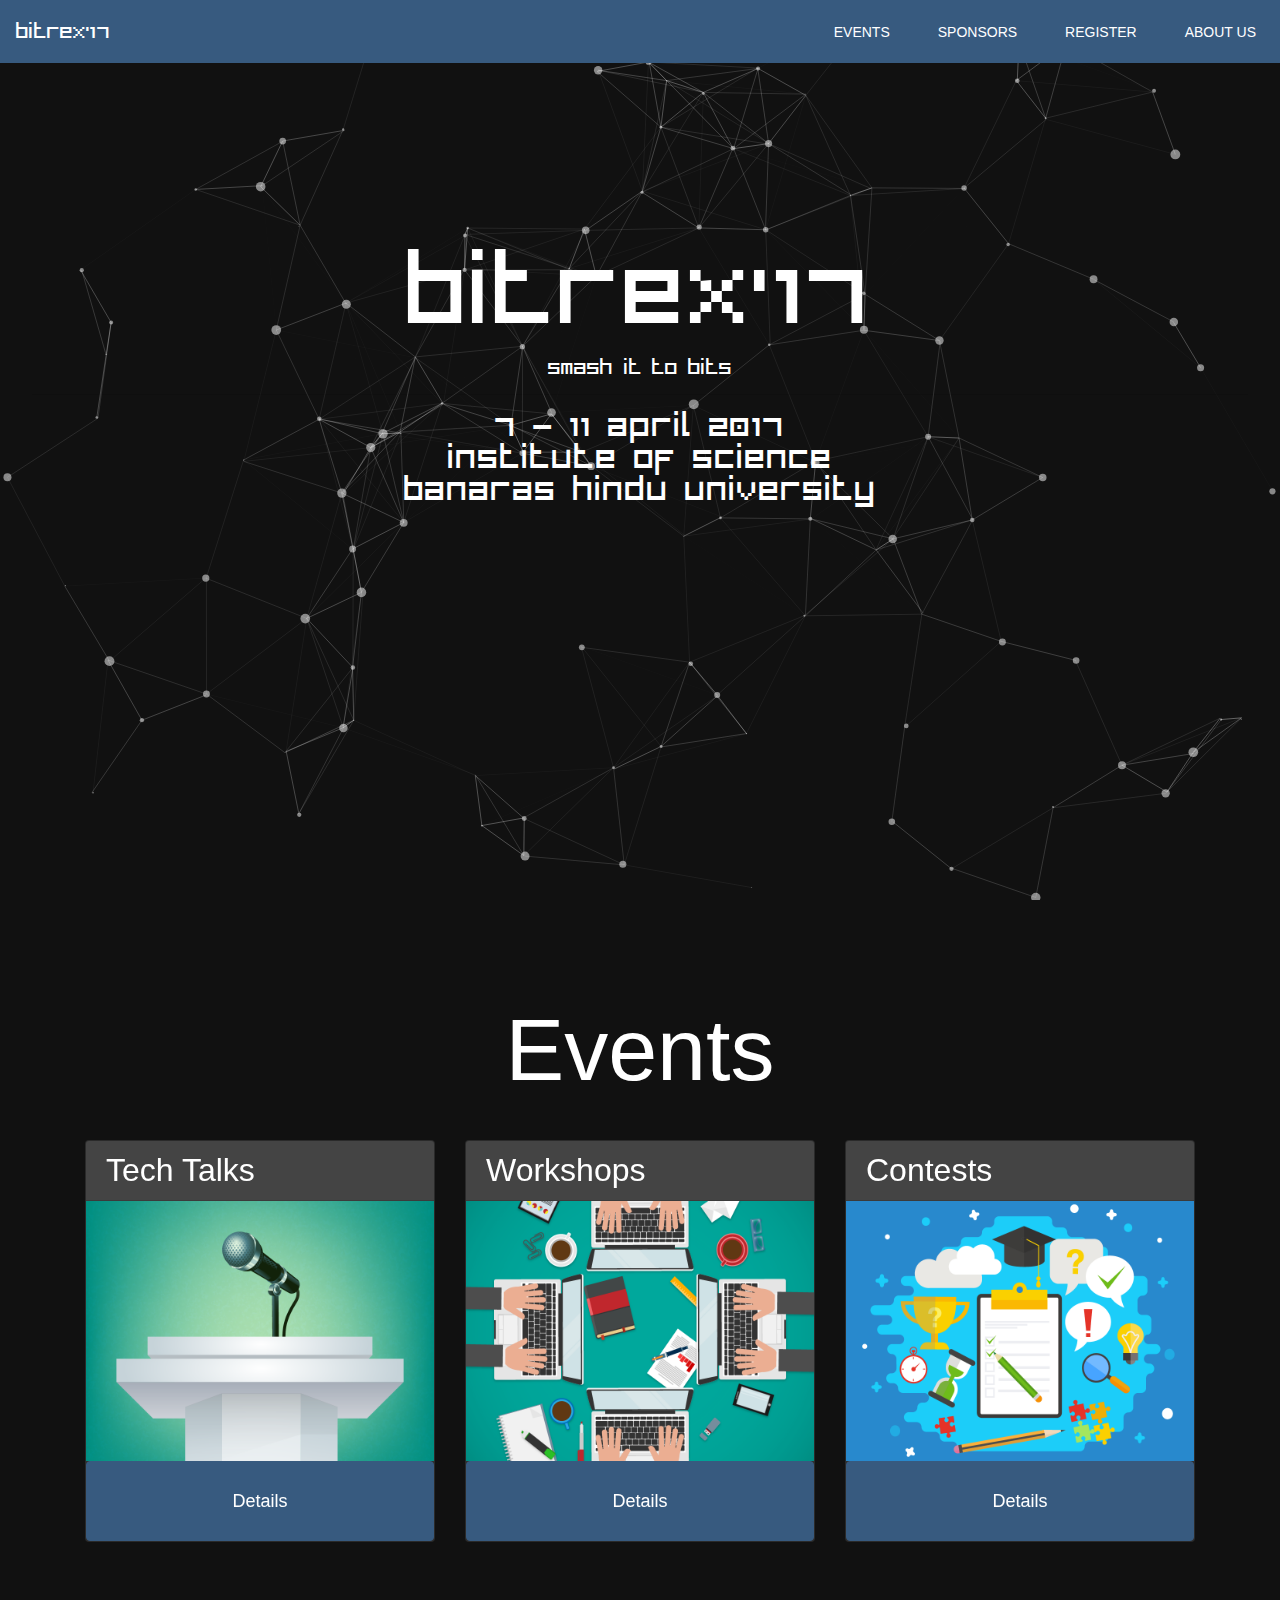
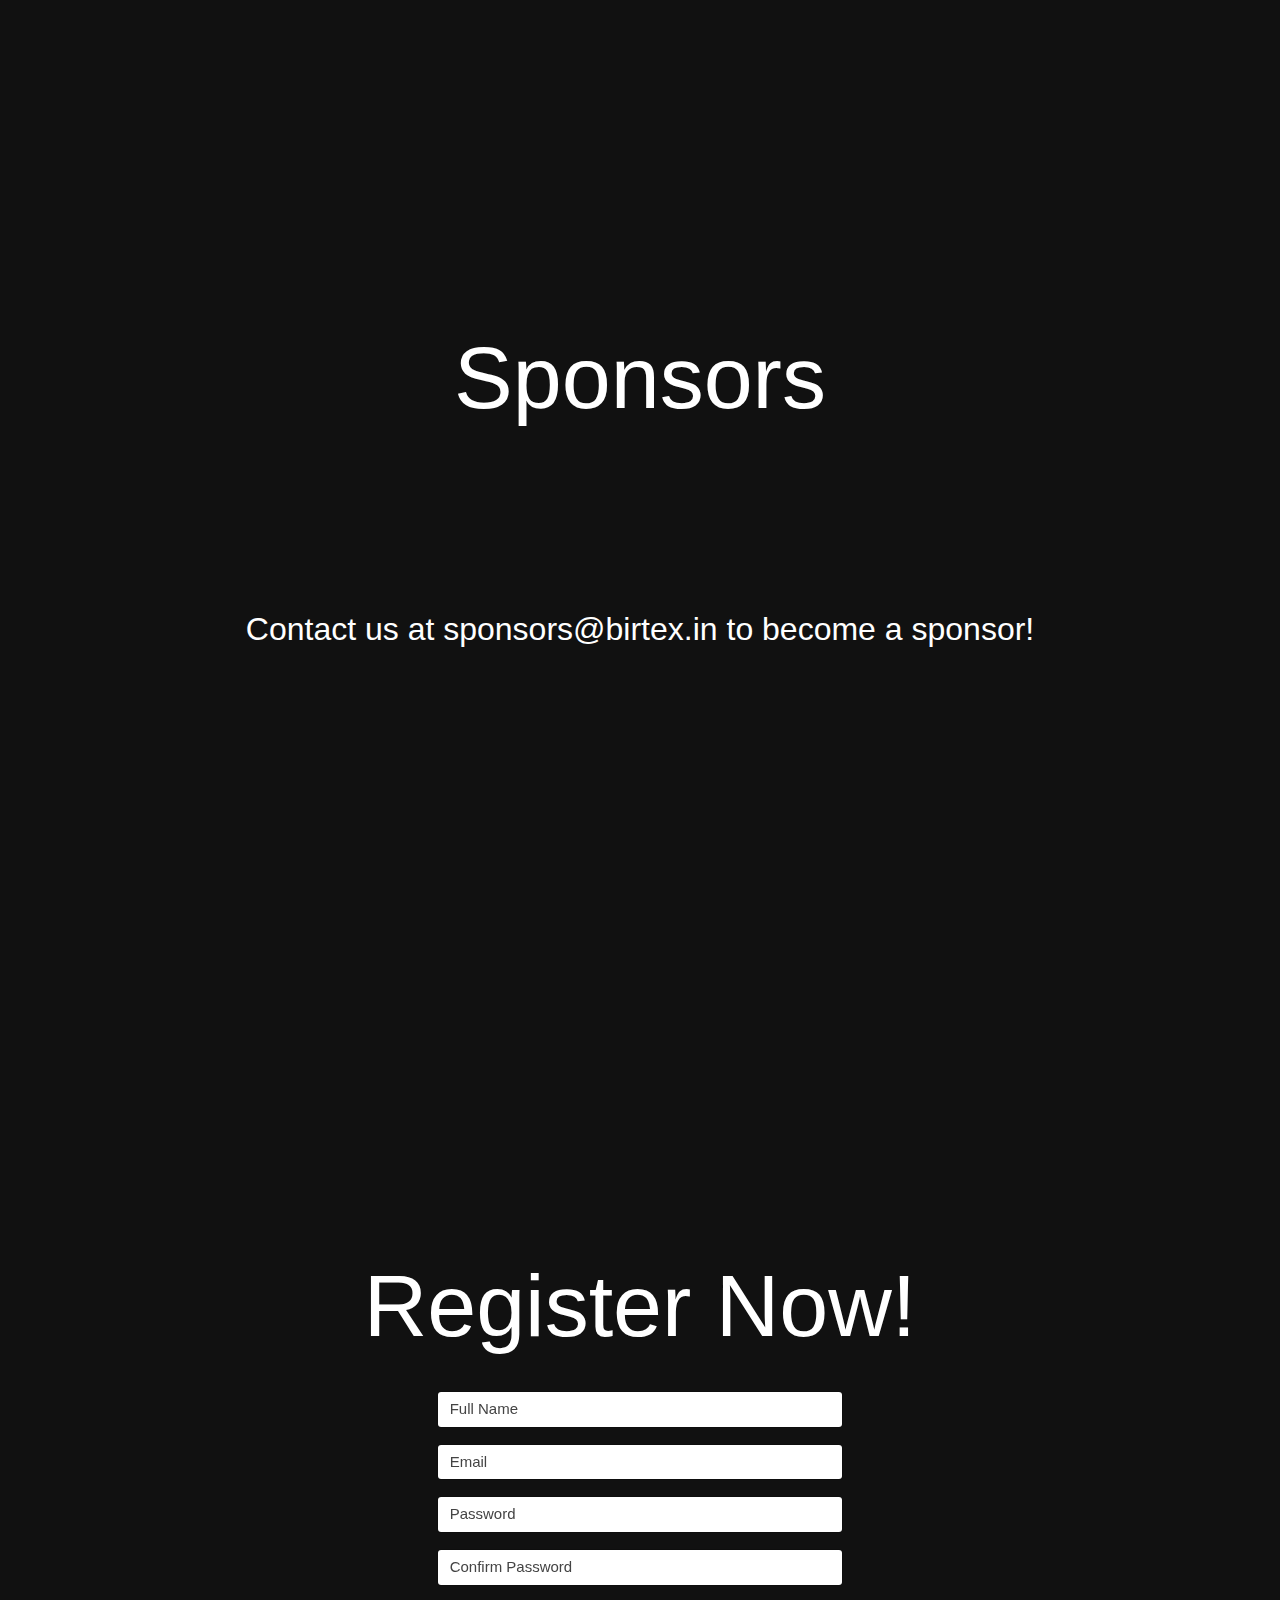
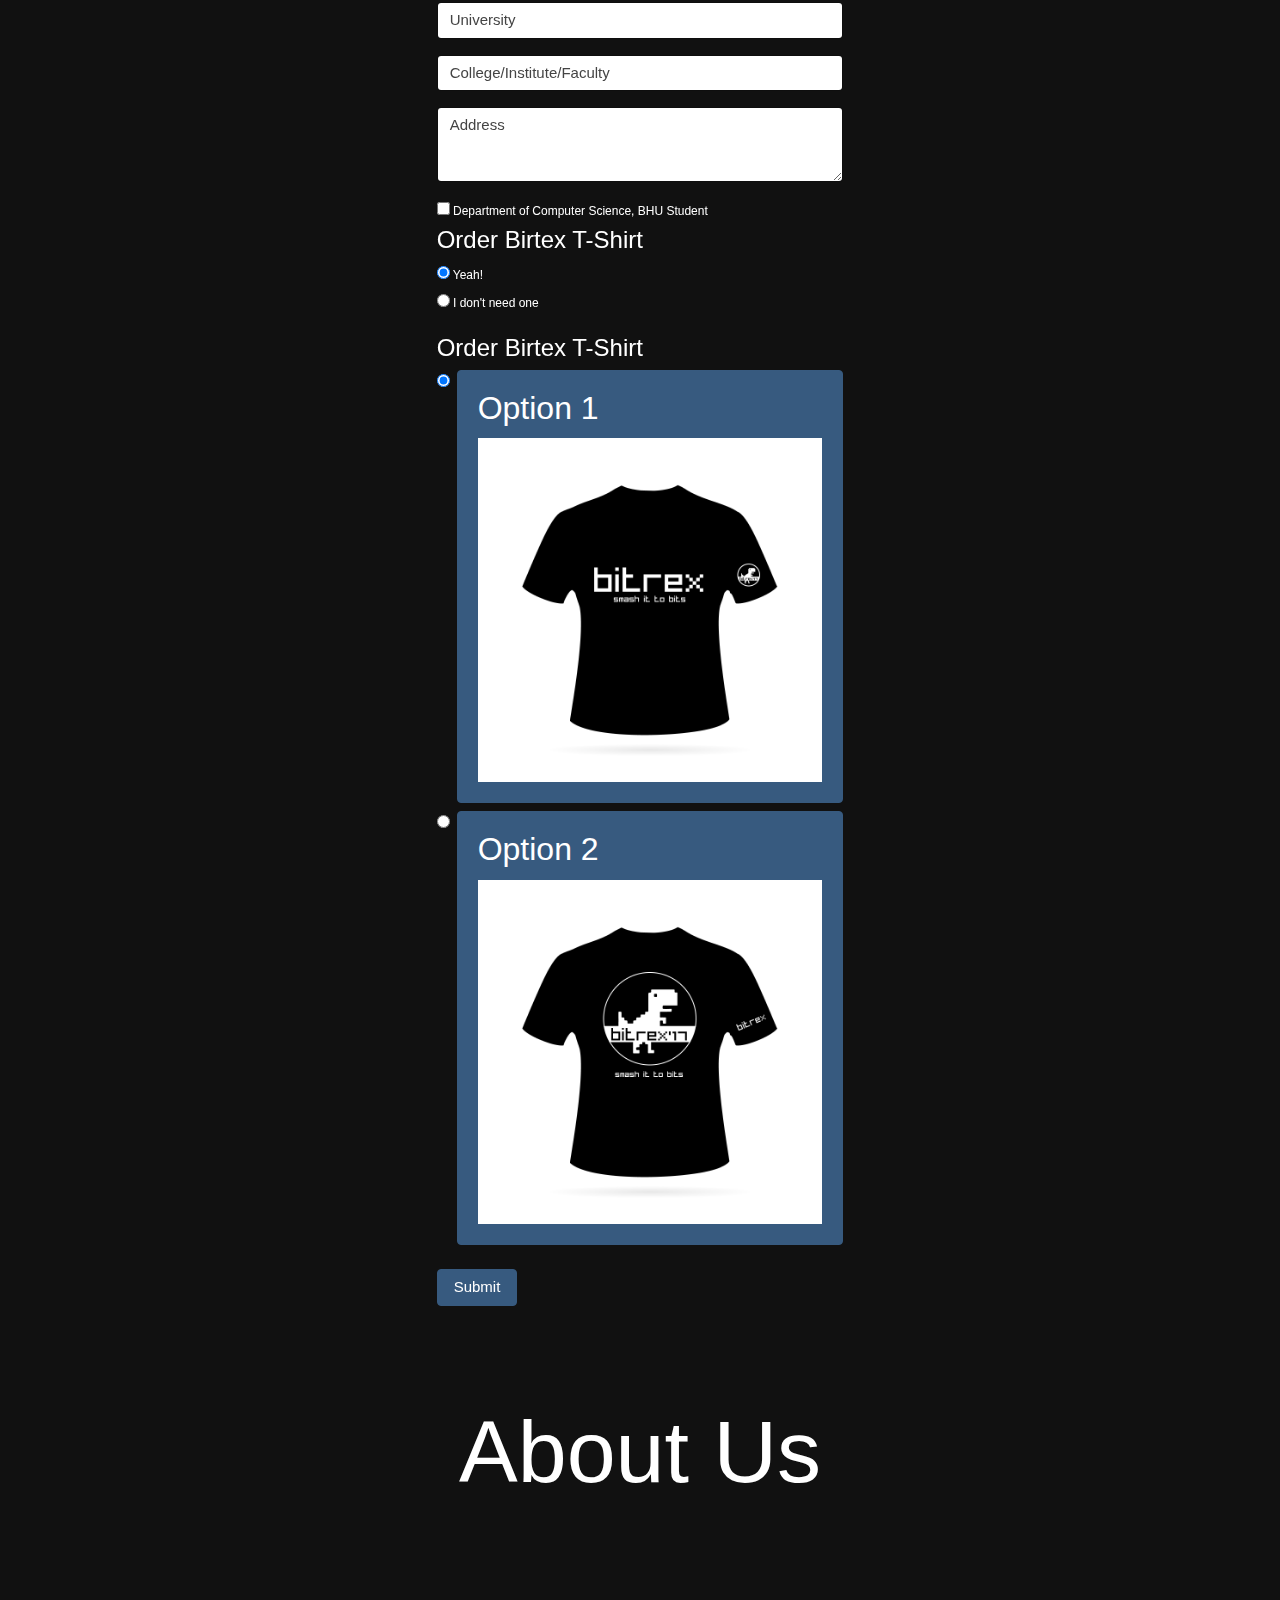
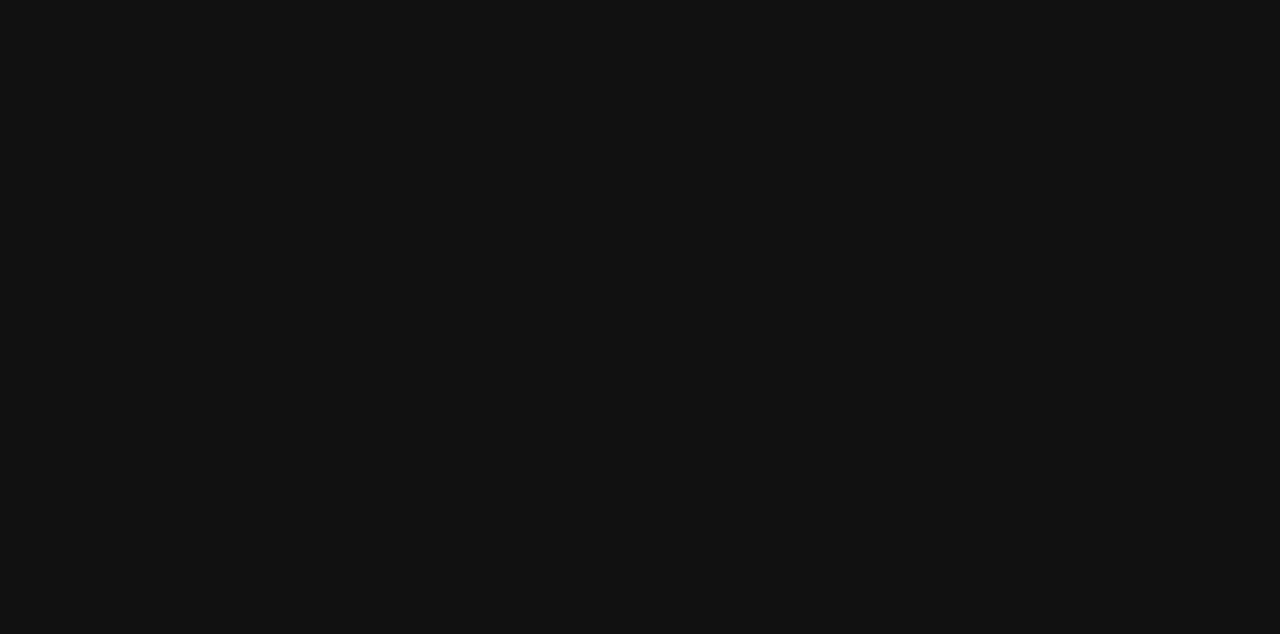
==== index.html @ c68d7df8 "initial" ====
<!DOCTYPE html>
<html lang="en">
<head>
<meta charset="utf-8">
<meta http-equiv="X-UA-Compatible" content="IE=edge">
<meta name="viewport" content="width=device-width, initial-scale=1">
<meta name="description" content="">
<meta name="author" content="">
<title>Bitrex'17 | Annual Techfest of Institute of Science, BHU</title>
<link rel="icon" href="img/favicon.png" type="image/gif" sizes="16x16">
<!-- Bootstrap Core CSS -->
<link href="css/tether.min.css" rel="stylesheet"/>
<link href="css/bootstrap.min.css" rel="stylesheet"/>
<link href="css/particles.css" rel="stylesheet"/>
<link href="css/style.css" rel="stylesheet"/>
</head>
<body id="page-top" data-spy="scroll" data-target="#navbar-fixed-top">
<nav class="navbar fixed-top navbar-toggleable-sm navbar-inverse bg-primary" id="navbar-fixed-top">
  <button class="navbar-toggler navbar-toggler-right" type="button" data-toggle="collapse" data-target="#navbarColor01" aria-controls="navbarColor01" aria-expanded="false" aria-label="Toggle navigation"> <span class="navbar-toggler-icon"></span> </button>
  <a class="navbar-brand bitlow-font smooth-scroll" href="#title">BITREX'17</a>
  <div class="collapse navbar-collapse" id="navbarColor01">
    <ul class="navbar-nav ml-auto">
      <li class="nav-item page-scroll nav-item-custom active"> <a class="nav-link smooth-scroll"  href="#events">EVENTS</a> </li>
      <li class="nav-item page-scroll nav-item-custom active"> <a class="nav-link smooth-scroll" href="#sponsors">SPONSORS</a> </li>
      <li class="nav-item page-scroll nav-item-custom active"> <a class="nav-link smooth-scroll" href="#register">REGISTER</a> </li>
      <li class="nav-item page-scroll nav-item-custom active"> <a class="nav-link smooth-scroll" href="#aboutus">ABOUT US</a> </li>
    </ul>
  </div>
</nav>
<div id="particles-js"></div>
<div class="jumbotron panel-custom" id="title">
  <h1 class="display-1 text-center bitlow-font" id="title-text">BITREX'17</h1>
  <p class="lead text-center bitlow-font" id="title-moto">SMASH IT TO BITS</p>
  <hr>
  <p class="lead text-center bitlow-font" id="title-institute">7 - 11 APRIL 2017<br/>
    INSTITUTE OF SCIENCE<br/>
    BANARAS HINDU UNIVERSITY</p>
</div>
<section id="events">
  <div class="panel-custom top-padded">
    <h1 class="display-2 text-center" >Events</h1>
    <br/>
    <br/>
    <div class="container">
      <div class="row">
        <div class="col-lg-4">
          <div class="card card-custom">
            <h3 class="card-header">Tech Talks</h3>
            <img style="height: 260px; width: 100%; display: block;" src="img/events/lectures.png" alt="Tech Talks"> <a href="#modal-lectures" data-toggle="modal" class="btn btn-primary card-a" style=" color: white;">
            <div class="card-block">
              <div class="text-center">Details</div>
            </div>
            </a> </div>
        </div>
        <div class="col-lg-4">
          <div class="card card-custom">
            <h3 class="card-header">Workshops</h3>
            <img style="height: 260px; width: 100%; display: block;" src="img/events/workshop.png" alt="Workshops"> <a href="#modal-workshops" data-toggle="modal" class="btn btn-primary card-a" style=" color: white;">
            <div class="card-block">
              <div class="text-center">Details</div>
            </div>
            </a> </div>
        </div>
        <div class="col-lg-4">
          <div class="card card-custom">
            <h3 class="card-header">Contests</h3>
            <img style="height: 260px; width: 100%; display: block;" src="img/events/contests.png" alt="Contests"> <a href="#modal-contests" data-toggle="modal" class="btn btn-primary card-a" style=" color: white;">
            <div class="card-block">
              <div class="text-center">Details</div>
            </div>
            </a> </div>
        </div>
      </div>
    </div>
    <!--/row--> 
  </div>
  <!--container--> 
</section>
<br/>
<br/>
<section id="sponsors">
  <div class="panel-custom top-padded">
    <h1 class="display-2 text-center" >Sponsors</h1>
    <br/>
    <br/>
    <div class="container" id="sponsor-image">
      <div class="row">
        <div class="col-lg-3 col-sm-4 col-6"> <a href="#" class="thumbnail"> <img src="" class="img-fluid"> </a> </div>
        <div class="col-lg-3 col-sm-4 col-6"> <a href="#" class="thumbnail"> <img src="" class="img-fluid"> </a> </div>
        <div class="col-lg-3 col-sm-4 col-6"> <a href="#" class="thumbnail"> <img src="" class="img-fluid"> </a> </div>
        <div class="col-lg-3 col-sm-4 col-6"> <a href="#" class="thumbnail float-left"> <img src="" class="img-fluid"> </a> </div>
        <div class="col-lg-3 col-sm-4 col-6"> <a href="#" class="thumbnail"> <img src="" class="img-fluid"> </a> </div>
        <div class="col-lg-3 col-sm-4 col-6"> <a href="#" class="thumbnail"> <img src="" class="img-fluid"> </a> </div>
        <div class="col-lg-3 col-sm-4 col-6"> <a href="#" class="thumbnail"> <img src="" class="img-fluid"> </a> </div>
        <div class="col-lg-3 col-sm-4 col-6"> <a href="#" class="thumbnail"> <img src="" class="img-fluid"> </a> </div>
        <div class="col-lg-3 col-sm-4 col-6"> <a href="#" class="thumbnail"> <img src="" class="img-fluid"> </a> </div>
        <div class="col-lg-3 col-sm-4 col-6"> <a href="#" class="thumbnail"> <img src="" class="img-fluid"> </a> </div>
        <div class="col-lg-3 col-sm-4 col-6"> <a href="#" class="thumbnail"> <img src="" class="img-fluid"> </a> </div>
        <div class="col-lg-3 col-sm-4 col-6"> <a href="#" class="thumbnail"> <img src="" class="img-fluid"> </a> </div>
      </div>
      <!--/row--> 
    </div>
    <!--/container-->
    <div class="text-center" id="sponsor-placeholder"><br/>
      <br/>
      <br/>
      <br/>
      Contact us at sponsors@birtex.in to become a sponsor! </div>
  </div>
  <br/>
  <br/>
</section>
<section id="register">
  <div class="panel-custom top-padded">
    <h1 class="display-2 text-center" >Register Now!</h1>
 <br/>
 <br/>
    <div class="row">
    <div class="col-md-4"></div>
    <div class="col-md-4"><form>
  <fieldset>
      <div class="form-group">
      <input type="text" class="form-control" id="exampleInputPassword1" placeholder="Full Name">
    </div>
    <div class="form-group">
      <input type="email" class="form-control" id="exampleInputEmail1" aria-describedby="emailHelp" placeholder="Email">
    </div>
    <div class="form-group">
      <input type="password" class="form-control" id="exampleInputPassword1" placeholder="Password">
    </div>
    <div class="form-group">
      <input type="password" class="form-control" id="exampleInputPassword1" placeholder="Confirm Password">
    </div>
    <div class="form-group">
      <input type="text" class="form-control" id="exampleInputPassword1" placeholder="University">
    </div>
    <div class="form-group">
      <input type="text" class="form-control" id="exampleInputPassword1" placeholder="College/Institute/Faculty">
    </div>
    <div class="form-group">
      <textarea class="form-control" id="exampleInputPassword1" rows="3" placeholder="Address"></textarea>
    </div>
    <div class="form-check">
      <label class="form-check-label">
        <input type="checkbox" class="form-check-input">
        Department of Computer Science, BHU Student
      </label>
    </div>
    <fieldset class="form-group">
      <legend>Order Birtex T-Shirt</legend>
      <div class="form-check">
        <label class="form-check-label">
          <input type="radio" class="form-check-input" name="optionsRadios" id="optionsRadios1" value="1" checked="true">
          Yeah!
        </label>
      </div>
      <div class="form-check">
      <label class="form-check-label">
          <input type="radio" class="form-check-input" name="optionsRadios" id="optionsRadios2" value="2">
          I don't need one
        </label>
      </div>
    </fieldset>
    <div id="tshirt-div">
        <fieldset class="form-group">
      <legend>Order Birtex T-Shirt</legend>
      <div class="form-check">
        <label class="form-check-label">
          <input type="radio" class="form-check-input" name="optionsRadiosTshirt" id="optionsRadios11" value="option1" checked="">
          <div class="card card-inverse card-primary">
    <div class="card-block">
   <h3 class="card-title">Option 1</h3>
   <img src="img/option1.jpg" class="img-fluid">
    </div>
</div>
        </label>
      </div>
      <div class="form-check">
      <label class="form-check-label">
          <input type="radio" class="form-check-input" name="optionsRadiosTshirt" id="optionsRadios12" value="option2">
          <div class="card card-inverse card-primary">
    <div class="card-block">
   <h3 class="card-title">Option 2</h3>
   <img src="img/option2.jpg" class="img-fluid">
    </div>
</div>
        </label>
      </div>
    </fieldset>
    </div>
    <button type="submit" class="btn btn-primary">Submit</button>
  </fieldset>
</form></div>
    <div class="col-md-4"></div>
</div>
  </div>
</section>
<br/>
<br/>
<section id="aboutus">
  <div class="panel-custom top-padded">
    <h1 class="display-2 text-center" >About Us</h1>
    <br/>
    <br/>
  </div>
</section>
<div class="modal modal-custom" id="modal-lectures">
  <div class="modal-dialog modal-lg" role="document">
    <div class="modal-content">
      <div class="modal-header">
        <h5 class="modal-title text-center">Tech Talks</h5>
        <button type="button" class="close" data-dismiss="modal" aria-label="Close"> <span aria-hidden="true">&times;</span> </button>
      </div>
      <div class="modal-body">
        <div class="container">
          <div class="card-deck">
            <div class="card card-primary card-custom-modal">
              <h3 class="card-header card-header-modal">Dr. David Pinto</h3>
              <img class="img-fluid" src="img/Eduaardo Pinto070714.jpg" alt="Card image">
              <div class="card-block">
                <p class="card-text">Faculty of Computer Science</p>
                <p class="card-text">Benemérita Universidad Autonoma de Puebla</p>
                <p class="card-text">Puebla, Mexico</p>
              </div>
            </div>
            <div class="card card-primary card-custom-modal">
              <h3 class="card-header card-header-modal">Dr. Iván Olmos Pineda</h3>
              <img class="img-fluid" src="img/IVAN-OLMOS.JPG" alt="Card image">
              <div class="card-block">
                <p class="card-text">Faculty of Computer Science</p>
                <p class="card-text">Benemérita Universidad Autonoma de Puebla</p>
                <p class="card-text">Puebla, Mexico</p>
              </div>
            </div>
            <div class="card card-primary card-custom-modal">
              <h3 class="card-header card-header-modal">Dr. Vivek Singh</h3>
              <img class="img-fluid" src="img/Vivek Sir.png" alt="Card image">
              <div class="card-block">
                <p class="card-text">Department of Computer Science</p>
                <p class="card-text">Banaras Hindu University</p>
                <p class="card-text">Varanasi, India</p>
              </div>
            </div>
          </div>
        </div>
      </div>
      <div class="modal-footer">
        <button type="button" class="btn btn-primary" data-dismiss="modal">Close</button>
      </div>
    </div>
  </div>
</div>
<div class="modal modal-custom" id="modal-workshops">
  <div class="modal-dialog modal-lg" role="document">
    <div class="modal-content">
      <div class="modal-header">
        <h5 class="modal-title text-center">Workshops</h5>
        <button type="button" class="close" data-dismiss="modal" aria-label="Close"> <span aria-hidden="true">&times;</span> </button>
      </div>
      <div class="modal-body">
        <div class="container">
          <div class="card-deck">
            <div class="card card-primary card-custom-modal">
              <h3 class="card-header card-header-modal">Android</h3>
              <img class="img-fluid" src="img/Android.png" alt="Card image">
              <div class="card-block">
                <p class="card-text">“Be Together, Not The Same”</p>
                <p class="card-text">Still downloading apps from Google Play Store? It's time to build your very own.</p>
              </div>
            </div>
            <div class="card card-primary card-custom-modal">
              <h3 class="card-header card-header-modal">Wordpress</h3>
              <img class="img-fluid" src="img/Wordpress.png" alt="Card image">
              <div class="card-block">
                <p class="card-text">“Code is Poetry”</p>
                <p class="card-text">Build and deploy outstanding websites using the best of internet technologies.</p>
              </div>
            </div>
            <div class="card card-primary card-custom-modal">
              <h3 class="card-header card-header-modal">Machine Learning</h3>
              <img class="img-fluid" src="img/ML.png" alt="Card image">
              <div class="card-block">
                <p class="card-text">“Predict Future on Data of Past”</p>
                <p class="card-text">Make sense out of data. Build smarter applications that investigate data and learn.</p>
              </div>
            </div>
          </div>
        </div>
        <!--container--> 
      </div>
      <div class="modal-footer">
        <button type="button" class="btn btn-primary" data-dismiss="modal">Close</button>
      </div>
    </div>
  </div>
</div>
<div class="modal modal-custom" id="modal-contests">
  <div class="modal-dialog modal-lg" role="document">
    <div class="modal-content">
      <div class="modal-header">
        <h5 class="modal-title text-center">Workshops</h5>
        <button type="button" class="close" data-dismiss="modal" aria-label="Close"> <span aria-hidden="true">&times;</span> </button>
      </div>
      <div class="modal-body">
        <div class="container">
          <div class="row">
            <div class="col-md-4">
              <div class="card game-card" style="background-image: url(img/Algoholics.png)"> <a href="#" class="hover-div" data-dismiss="modal" style=" color: white; text-decoration: none">
                <div>
                  <h3 class="text-center">Algoholics</h3>
                </div>
                </a> </div>
            </div>
            <div class="col-md-4">
              <div class="card game-card" style="background-image: url(img/Quriosity.png)"> <a href="#" class="hover-div" data-dismiss="modal" style=" color: white; text-decoration: none">
                <div>
                  <h3 class="text-center">Quriosity</h3>
                </div>
                </a> </div>
            </div>
            <div class="col-md-4">
              <div class="card game-card" style="background-image: url(img/Scavengers.png)"> <a href="#" class="hover-div" data-dismiss="modal" style=" color: white; text-decoration: none">
                <div>
                  <h3 class="text-center">Scavengers</h3>
                </div>
                </a> </div>
            </div>
          </div>
          <!--/row-->
          
          <div class="row">
            <div class="col-md-4">
              <div class="card game-card" style="background-image: url(img/Hack.png)"> <a href="#" class="hover-div" data-dismiss="modal" style=" color: white; text-decoration: none">
                <div>
                  <h3 class="text-center">Hack this Site</h3>
                </div>
                </a> </div>
            </div>
            <div class="col-md-4">
              <div class="card game-card" style="background-image: url(img/Homepage.png)"> <a href="#" class="hover-div" data-dismiss="modal" style=" color: white; text-decoration: none">
                <div>
                  <h3 class="text-center">Homepage</h3>
                </div>
                </a> </div>
            </div>
            <div class="col-md-4">
              <div class="card game-card" style="background-image: url(img/Ninja.png)"> <a href="#" class="hover-div" data-dismiss="modal" style=" color: white; text-decoration: none">
                <div>
                  <h3 class="text-center">Code Ninja</h3>
                </div>
                </a> </div>
            </div>
          </div>
          <!--/row-->
          
          <div class="row">
            <div class="col-md-4">
              <div class="card game-card" style="background-image: url(img/Launchpad.png)"> <a href="#" class="hover-div" data-dismiss="modal" style=" color: white; text-decoration: none">
                <div>
                  <h3 class="text-center">Launchpad</h3>
                </div>
                </a> </div>
            </div>
            <div class="col-md-4">
              <div class="card game-card" style="background-image: url(img/Adrenaline.png)"> <a href="#" class="hover-div" data-dismiss="modal" style=" color: white; text-decoration: none">
                <div>
                  <h3 class="text-center">Adrenaline</h3>
                </div>
                </a> </div>
            </div>
          </div>
          <!--/row--> 
        </div>
        <!--container--> 
      </div>
      <div class="modal-footer">
        <button type="button" data-dismiss="modal" class="btn btn-primary">Close</button>
      </div>
    </div>
  </div>
</div>
<script src="js/jquery.min.js"></script> 
<script src="js/tether.min.js"></script> 
<script src="js/bootstrap.min.js"></script> 
<script src="js/js-easing.js"></script> 
<script src="js/particles.min.js"></script> 
<script src="js/app.js"></script> 
<script src="js/js.js"></script>
</body>
</html>
---- css/particles.css ----
/* =============================================================================
   HTML5 CSS Reset Minified - Eric Meyer
   ========================================================================== 

html,body,div,span,object,iframe,h1,h2,h3,h4,h5,h6,p,blockquote,pre,abbr,address,cite,code,del,dfn,em,img,ins,kbd,q,samp,small,strong,sub,sup,var,b,i,dl,dt,dd,ol,ul,li,fieldset,form,label,legend,table,caption,tbody,tfoot,thead,tr,th,td,article,aside,canvas,details,figcaption,figure,footer,header,hgroup,menu,nav,section,summary,time,mark,audio,video{margin:0;padding:0;border:0;outline:0;font-size:100%;vertical-align:baseline;background:transparent}
body{line-height:1}
article,aside,details,figcaption,figure,footer,header,hgroup,menu,nav,section{display:block}
nav ul{list-style:none}
blockquote,q{quotes:none}
blockquote:before,blockquote:after,q:before,q:after{content:none}
a{margin:0;padding:0;font-size:100%;vertical-align:baseline;background:transparent;text-decoration:none}
mark{background-color:#ff9;color:#000;font-style:italic;font-weight:bold}
del{text-decoration:line-through}
abbr[title],dfn[title]{border-bottom:1px dotted;cursor:help}
table{border-collapse:collapse;border-spacing:0}
hr{display:block;height:1px;border:0;border-top:1px solid #ccc;margin:1em 0;padding:0}
input,select{vertical-align:middle}
li{list-style:none}


=============================================================================
   My CSS
   ========================================================================== */

/* ---- base ---- */

html,body{ 
	width:100%;
	height:100%;
	background:#111;
}

html{
  -webkit-tap-highlight-color: rgba(0, 0, 0, 0);
}

body{
  font:normal 75% Arial, Helvetica, sans-serif;
}

canvas{
  display:block;
  vertical-align:bottom;
}


/* ---- stats.js ---- */

.count-particles{
  background: #000022;
  position: absolute;
  top: 48px;
  left: 0;
  width: 80px;
  color: #13E8E9;
  font-size: .8em;
  text-align: left;
  text-indent: 4px;
  line-height: 14px;
  padding-bottom: 2px;
  font-family: Helvetica, Arial, sans-serif;
  font-weight: bold;
}

.js-count-particles{
  font-size: 1.1em;
}

#stats,
.count-particles{
  -webkit-user-select: none;
  margin-top: 5px;
  margin-left: 5px;
}

#stats{
  border-radius: 3px 3px 0 0;
  overflow: hidden;
}

.count-particles{
  border-radius: 0 0 3px 3px;
}


/* ---- particles.js container ---- */

#particles-js{
	position: fixed;
	top: 0px;
  width: 100%;
  height: 100%;
	z-index: 0;
  /*background-color: #b61924;
  /background-image: url('');
  /background-size: cover;
  /background-position: 50% 50%;
  background-repeat: no-repeat;*/
}
---- css/style.css ----
.jumbotron {
	height: 100vh;
	background-color: rgba(255,255,255,0.00);
}
#title-text {
	padding-top: 20vh;
	padding-bottom: 0;
}
@font-face {
	font-family: 'bitlow';
	src: url(../font/bitlow.ttf);
}
.bitlow-font {
	font-family: bitlow;
}
#sponsor-image {
	display: none;
}
#sponsor-placeholder {
	display: block;
	font-size: 32px;
}
.panel-custom {
	min-height: 100vh;
}
.top-padded {
	padding-top: 70px;
}
#title-institute {
	font-size: 32px;
}
#title-moto {
	margin-top: 0;
	padding-top: 0;
}
#title {
	z-index: 5;
}
.card-custom {
	min-width: 290px;
	max-width: 350px;
	margin-top: 5px;
	margin-bottom: 5px;
}

.card-custom-modal {
	min-width: 200px;
	max-width: 250px;
	margin-top: 5px;
	margin-bottom: 5px;
}

.card-header-modal {
	font-size: 18px;
}

a {
	text-decoration: none;
	color: white;
}
a :hover {
	text-decoration: none;
	color: white;
}
a :visited {
	text-decoration: none;
	color: white;
}
a :focus {
	text-decoration: none;
	color: white;
}
.card-a {
	color: white;
	font-size: 18px;
}
.card-a :hover {
	color: white;
	font-size: 18px;
	text-decoration: none;
}
.card-a :visited {
	color: white;
	font-size: 18px;
	text-decoration: none;
}
.card-a :focus {
	color: white;
	font-size: 18px;
	text-decoration: none;
}
.card-text-custom {
	height: 140px;
}
.nav-item-custom {
	font-size: 14px;
}

.modal-custom {
	transition: all ease .5s;
    -webkit-transition: all ease .5s;
    -moz-transition: all ease .5s;
}

.hover-div {
	position: relative;
	background-color: rgba(0,0,0,0.76);
	width: 100%;
	height: 100%;
	text-decoration: none;
	opacity: 0;
	z-index: 3;
	transition: all ease .5s;
    -webkit-transition: all ease .5s;
    -moz-transition: all ease .5s;
	display: table-cell;
	vertical-align: middle;
}


.game-card:hover .hover-div {
	opacity: 1;
}

.game-card {
	border: none;
	display: table;
	width: 240px;
	height: 240px;
	margin-top: 5px;
	margin-bottom: 5px;
}
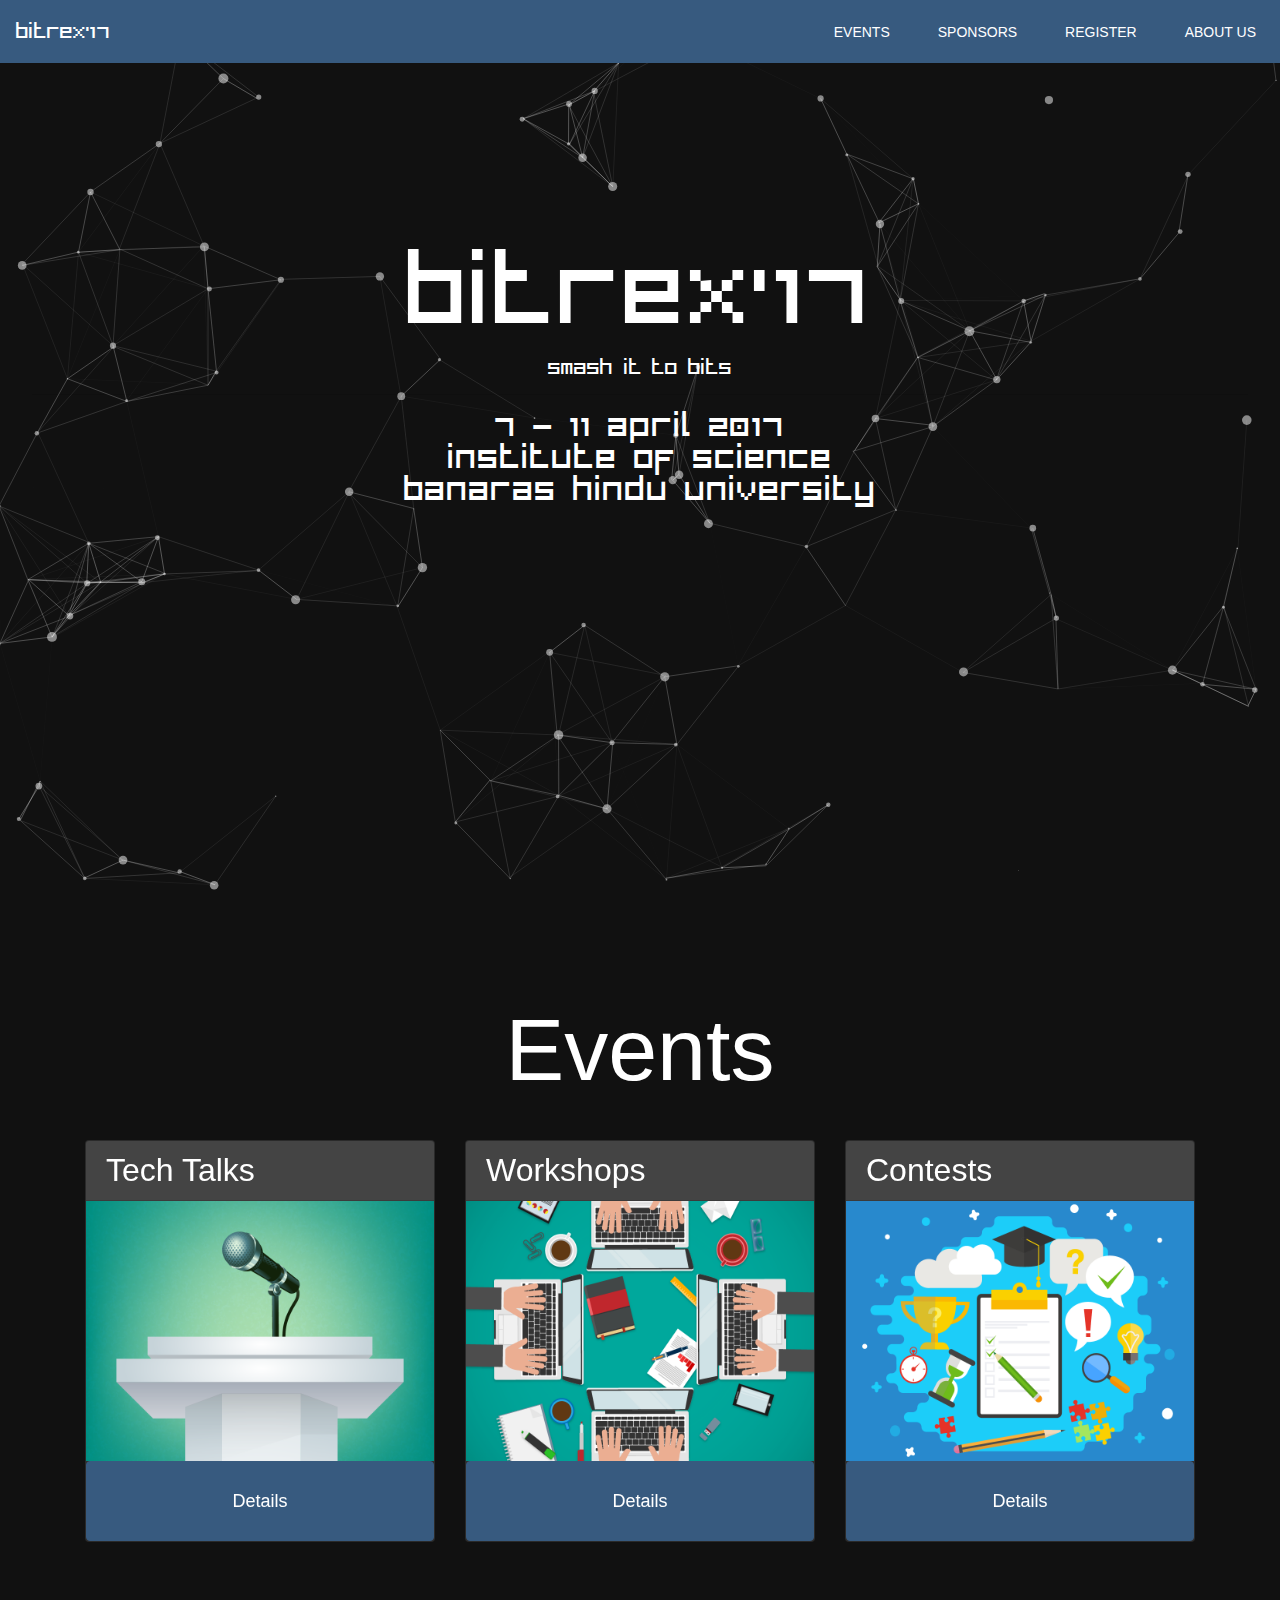
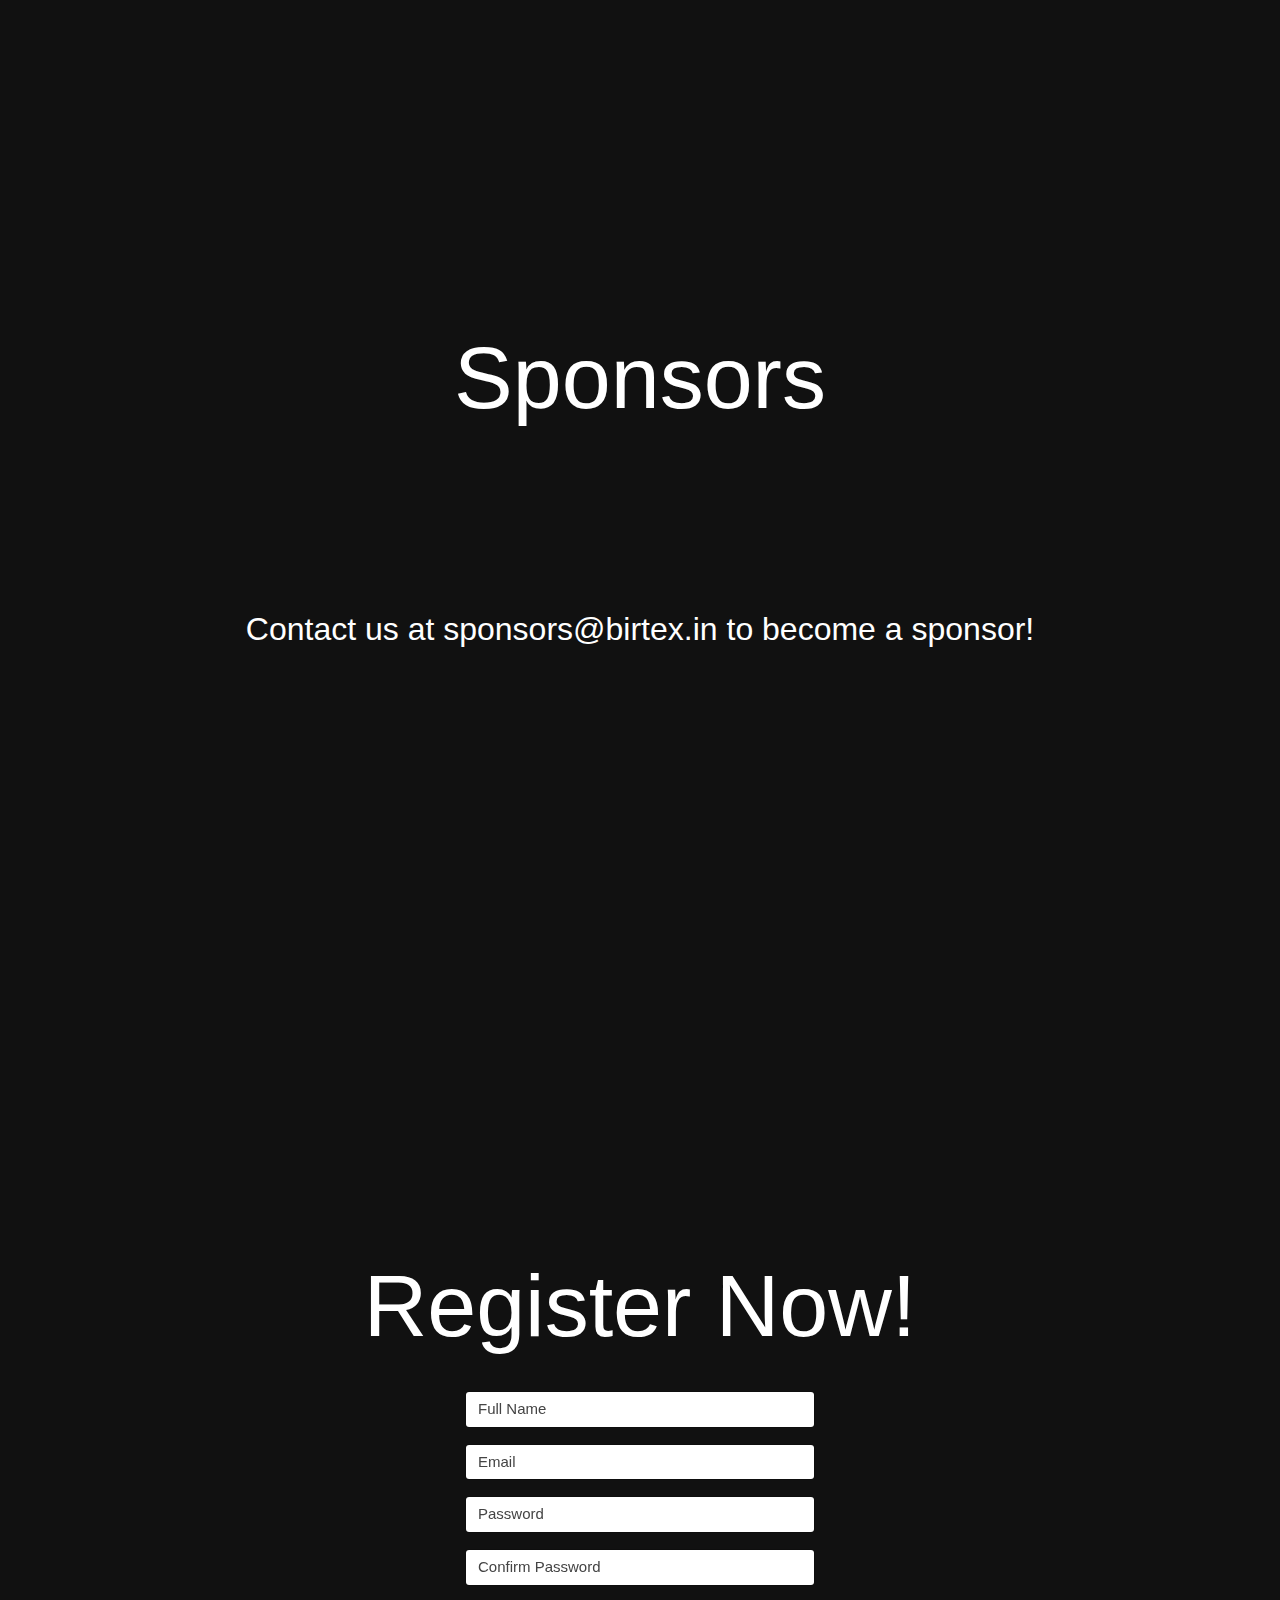
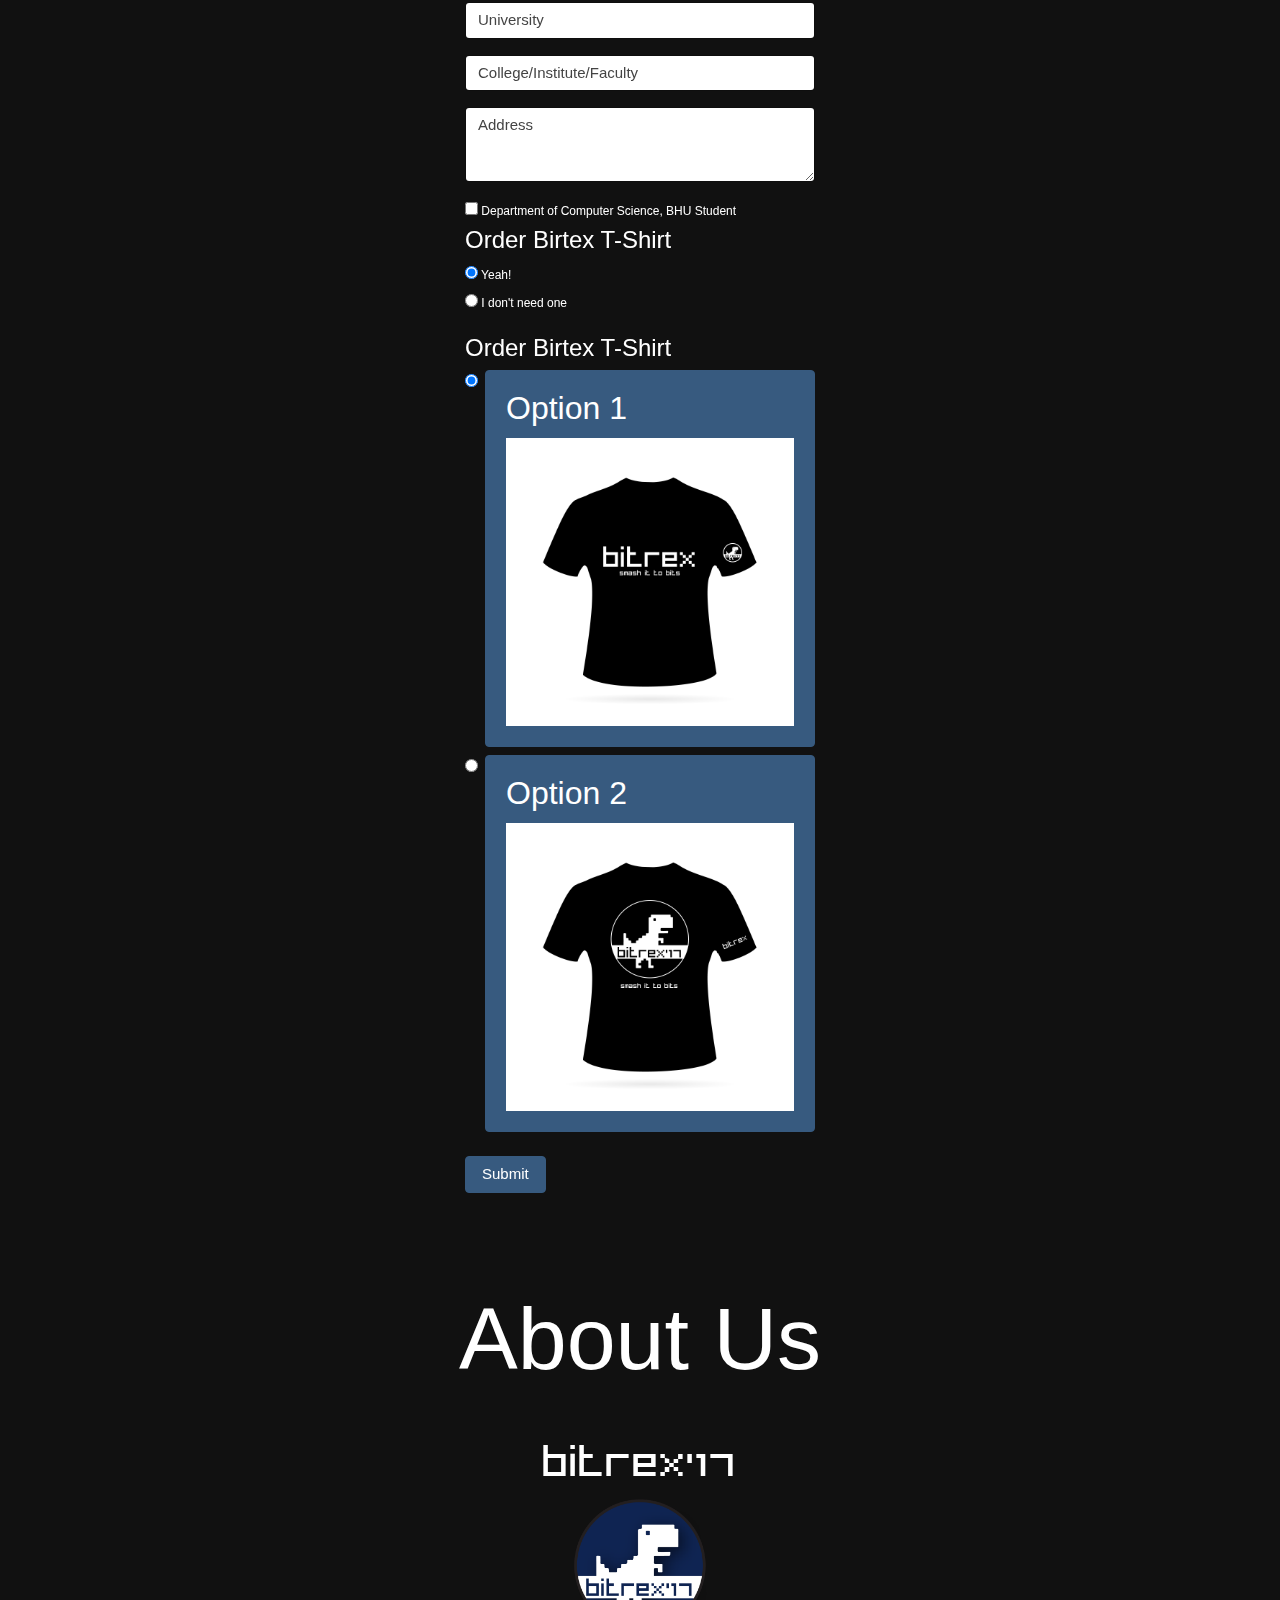
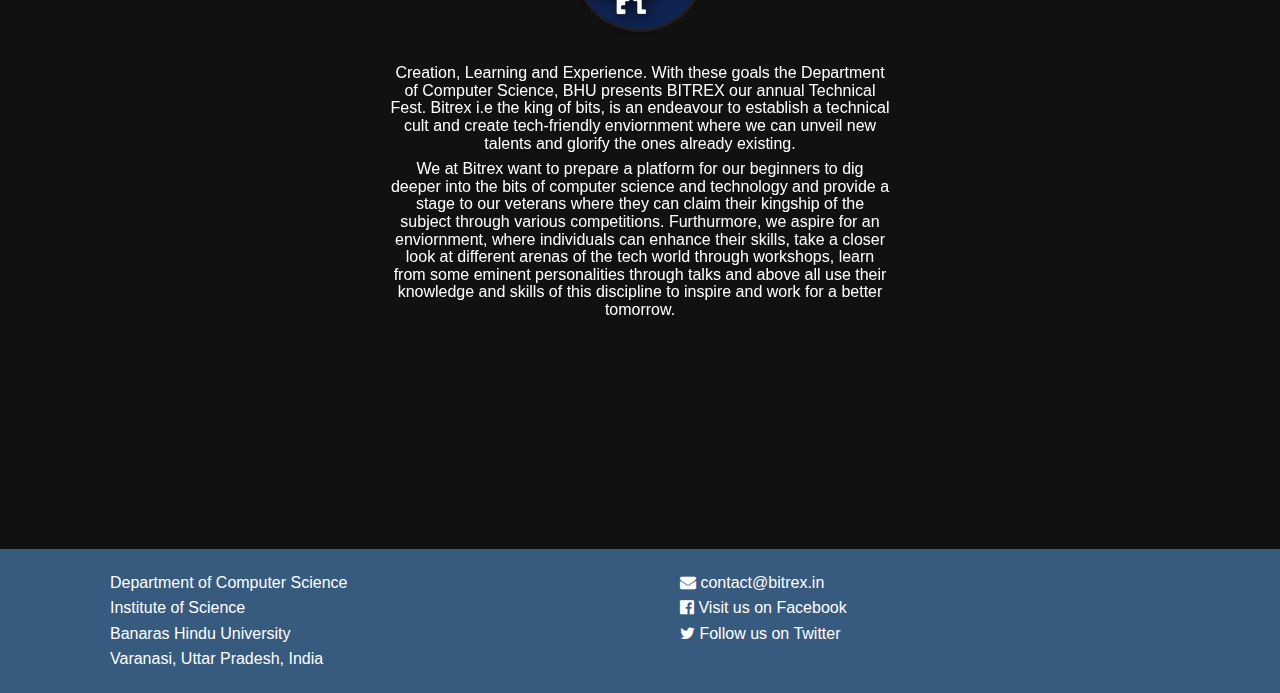
==== commit 8fcbbdb2: "Footer and about us" ====
--- a/index.html
+++ b/index.html
@@ -12,6 +12,7 @@
 <link href="css/tether.min.css" rel="stylesheet"/>
 <link href="css/bootstrap.min.css" rel="stylesheet"/>
 <link href="css/particles.css" rel="stylesheet"/>
+<link href="https://maxcdn.bootstrapcdn.com/font-awesome/4.7.0/css/font-awesome.min.css" rel="stylesheet"/>
 <link href="css/style.css" rel="stylesheet"/>
 </head>
 <body id="page-top" data-spy="scroll" data-target="#navbar-fixed-top">
@@ -115,6 +116,7 @@
     <h1 class="display-2 text-center" >Register Now!</h1>
  <br/>
  <br/>
+   <div class="container">
     <div class="row">
     <div class="col-md-4"></div>
     <div class="col-md-4"><form>
@@ -193,6 +195,7 @@
 </form></div>
     <div class="col-md-4"></div>
 </div>
+	  </div>
   </div>
 </section>
 <br/>
@@ -202,8 +205,55 @@
     <h1 class="display-2 text-center" >About Us</h1>
     <br/>
     <br/>
-  </div>
+    <div class="container">
+    <div class="row">
+    <div class="col-md-3"></div>
+    <div class="col-md-6"><div class=""><div class="card-block text-center">
+    	<h2 class="bitlow-font">BITREX'17</h2>
+    	<div class="row">
+    	<div class="col-md-4"></div>
+    	<div class="col-md-4">
+    			<img src="img/Bitrex10x.png" class="img-fluid">
+    	</div>
+    	<div class="col-md-4"></div>
+		</div>
+    	<br/>
+    	<br/>
+    	<h6> Creation, Learning and Experience. With these goals the Department of Computer Science, BHU presents BITREX our annual Technical Fest.
+    	Bitrex i.e the king of bits, is an endeavour to establish a technical cult and create tech-friendly enviornment where we can unveil new talents and glorify the ones already existing.</h6>
+    	<h6>We at Bitrex want to prepare a platform for our beginners to dig deeper into the bits of computer science and technology and provide a stage to our veterans where they can claim their kingship of the subject through various competitions. Furthurmore, we aspire for an enviornment, where individuals can enhance their skills, take a closer look at different arenas of the tech world through workshops, learn from some eminent personalities through talks and above all use their knowledge and skills of this discipline to inspire and work for a better tomorrow.</h6>  
+    </div></div></div>
+    <div class="col-md-3"></div>
+</div>
+	  </div>
+  </div>
+  <br/><br/>
+  
 </section>
+
+<div class="bg-primary footer">
+<div class="container">
+	<div class="row">
+		<div class="col-md-6">
+			<div class="text-left footer-section">
+				<h6>Department of Computer Science</h6>
+				<h6>Institute of Science</h6>
+				<h6>Banaras Hindu University</h6>
+				<h6>Varanasi, Uttar Pradesh, India</h6>
+			</div>
+		</div>
+		<div class="col-md-6">
+			<div class="text-left footer-section">
+				<h6><a href="mailto:contact@bitrex.in" style="color:white; text-decoration: none"><i class="fa fa-envelope" aria-hidden="true"></i>&nbsp;contact@bitrex.in</a> </h6>
+				<h6> <a href="https://www.facebook.com/Bitrex17/" style="color:white; text-decoration: none"><i class="fa fa-facebook-official" aria-hidden="true"></i>&nbsp;Visit us on Facebook</a> </h6>
+				<h6> <a href="https://twitter.com/Bitrex17" style="color:white; text-decoration: none"><i class="fa fa-twitter" aria-hidden="true"></i>&nbsp;Follow us on Twitter</a> </h6>
+			</div>
+		</div>
+		
+	</div>
+</div>
+</div>
+
 <div class="modal modal-custom" id="modal-lectures">
   <div class="modal-dialog modal-lg" role="document">
     <div class="modal-content">
@@ -373,12 +423,14 @@
         </div>
         <!--container--> 
       </div>
+      
       <div class="modal-footer">
         <button type="button" data-dismiss="modal" class="btn btn-primary">Close</button>
       </div>
     </div>
   </div>
-</div>
+	</div>
+
 <script src="js/jquery.min.js"></script> 
 <script src="js/tether.min.js"></script> 
 <script src="js/bootstrap.min.js"></script> 
--- a/css/style.css
+++ b/css/style.css
@@ -129,4 +129,16 @@
 	height: 240px;
 	margin-top: 5px;
 	margin-bottom: 5px;
-}+}
+
+.footer {
+	position: sticky;
+	width: 100%;
+	z-index: 5;
+	left: 0;
+	margin: 0;
+}
+
+.footer-section {
+	margin: 25px;
+}
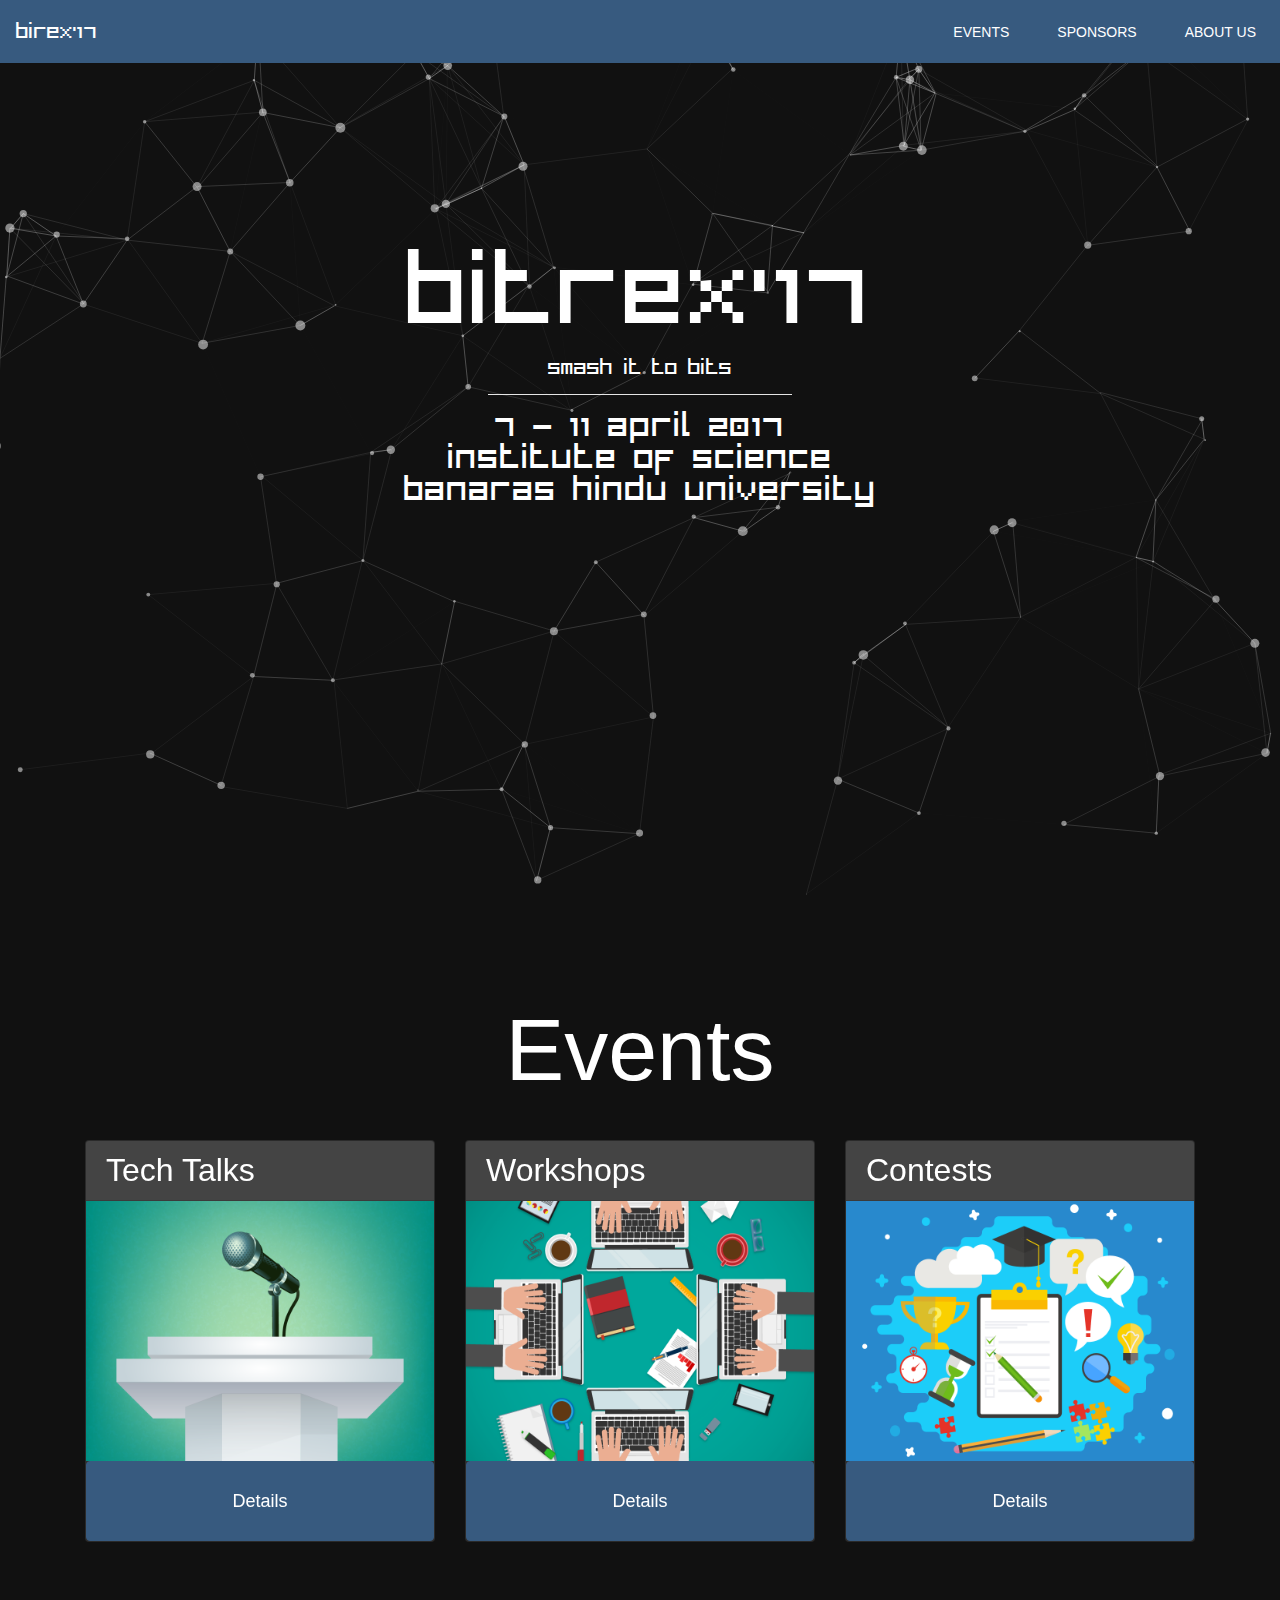
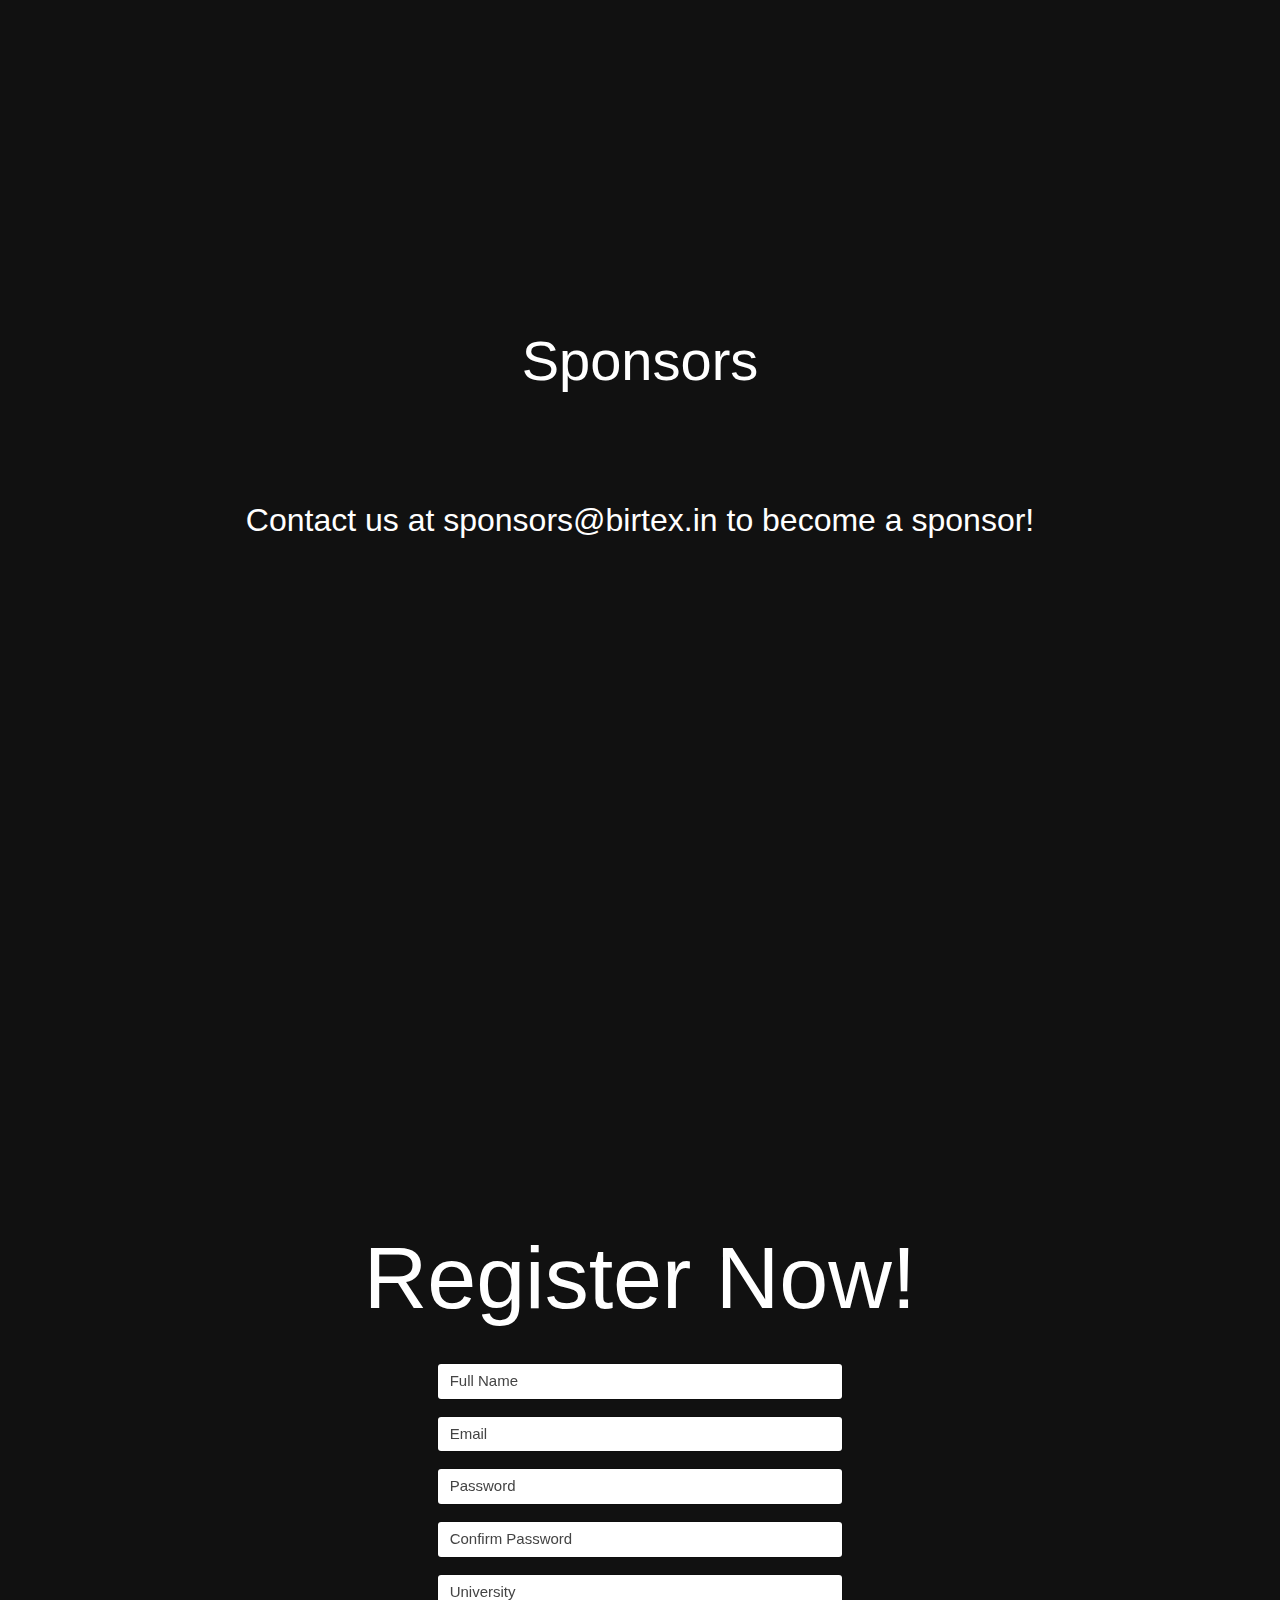
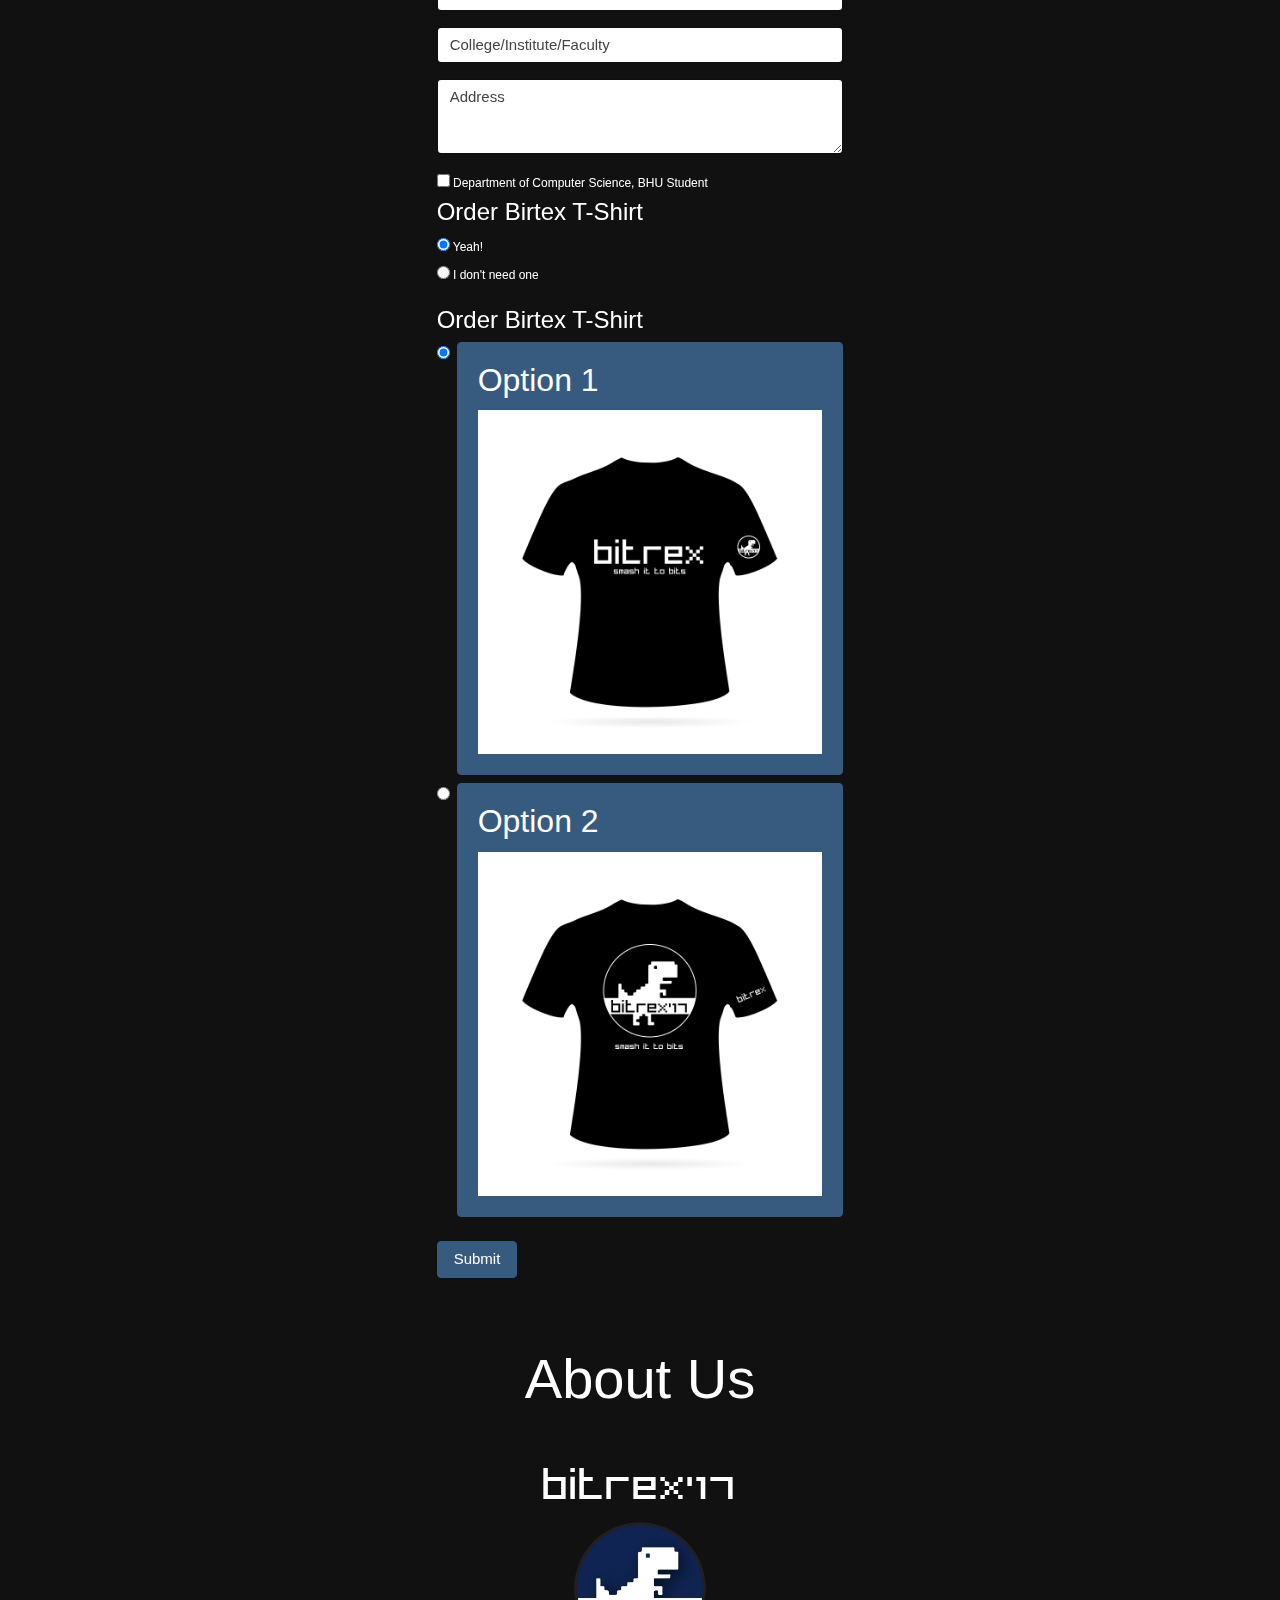
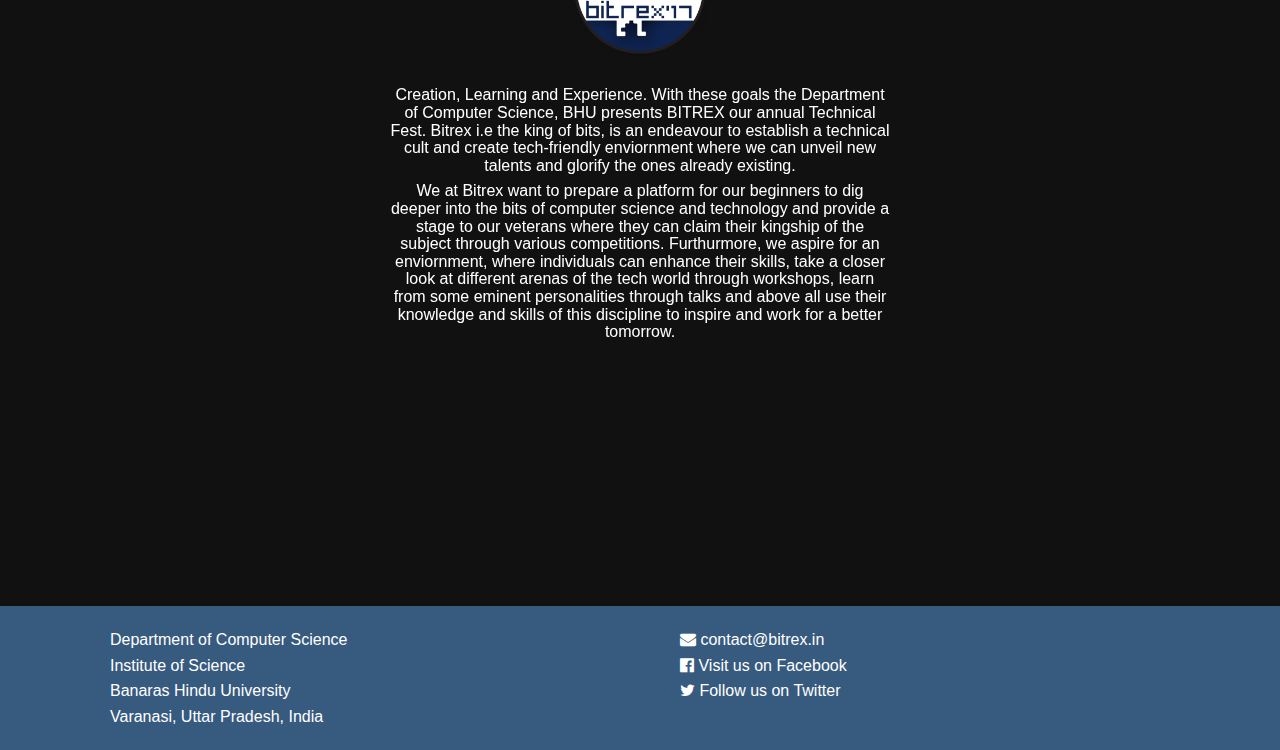
==== commit c5ba40a7: "reintroducing particle.js" ====
--- a/index.html
+++ b/index.html
@@ -18,24 +18,30 @@
 <body id="page-top" data-spy="scroll" data-target="#navbar-fixed-top">
 <nav class="navbar fixed-top navbar-toggleable-sm navbar-inverse bg-primary" id="navbar-fixed-top">
   <button class="navbar-toggler navbar-toggler-right" type="button" data-toggle="collapse" data-target="#navbarColor01" aria-controls="navbarColor01" aria-expanded="false" aria-label="Toggle navigation"> <span class="navbar-toggler-icon"></span> </button>
-  <a class="navbar-brand bitlow-font smooth-scroll" href="#title">BITREX'17</a>
+  <a class="navbar-brand bitlow-font smooth-scroll nav_brand_adjust" href="#title">
+  BIREX'17
+  </a>
   <div class="collapse navbar-collapse" id="navbarColor01">
     <ul class="navbar-nav ml-auto">
+           <li class="nav-item page-scroll nav-item-custom active"> <a class="nav-link smooth-scroll"  href="#events"></a> </li>
       <li class="nav-item page-scroll nav-item-custom active"> <a class="nav-link smooth-scroll"  href="#events">EVENTS</a> </li>
       <li class="nav-item page-scroll nav-item-custom active"> <a class="nav-link smooth-scroll" href="#sponsors">SPONSORS</a> </li>
-      <li class="nav-item page-scroll nav-item-custom active"> <a class="nav-link smooth-scroll" href="#register">REGISTER</a> </li>
+      <!--<li class="nav-item page-scroll nav-item-custom active"> <a class="nav-link smooth-scroll" href="#register">REGISTER</a> </li> -->
       <li class="nav-item page-scroll nav-item-custom active"> <a class="nav-link smooth-scroll" href="#aboutus">ABOUT US</a> </li>
     </ul>
   </div>
 </nav>
 <div id="particles-js"></div>
 <div class="jumbotron panel-custom" id="title">
-  <h1 class="display-1 text-center bitlow-font" id="title-text">BITREX'17</h1>
+    <h1 class="display-1 text-center bitlow-font hidden-sm-down" id="title-text" >BITREX'17</h1>
+    <h1 class="display-5 text-center bitlow-font hidden-md-up visible-sm-down" id="title-text" >BITREX'17</h1>
   <p class="lead text-center bitlow-font" id="title-moto">SMASH IT TO BITS</p>
-  <hr>
-  <p class="lead text-center bitlow-font" id="title-institute">7 - 11 APRIL 2017<br/>
+  <hr width="25%" color="white">
+<div class="sub_text">
+      <p class="lead text-center bitlow-font" id="title-institute">7 - 11 APRIL 2017<br/>
     INSTITUTE OF SCIENCE<br/>
     BANARAS HINDU UNIVERSITY</p>
+</div>
 </div>
 <section id="events">
   <div class="panel-custom top-padded">
@@ -80,8 +86,8 @@
 <br/>
 <br/>
 <section id="sponsors">
-  <div class="panel-custom top-padded">
-    <h1 class="display-2 text-center" >Sponsors</h1>
+     <div class="panel-custom top-padded">
+    <h1 class="display-4 text-center" >Sponsors</h1>
     <br/>
     <br/>
     <div class="container" id="sponsor-image">
@@ -104,19 +110,16 @@
     <!--/container-->
     <div class="text-center" id="sponsor-placeholder"><br/>
       <br/>
-      <br/>
-      <br/>
+
       Contact us at sponsors@birtex.in to become a sponsor! </div>
   </div>
-  <br/>
-  <br/>
+  </div>
 </section>
 <section id="register">
   <div class="panel-custom top-padded">
     <h1 class="display-2 text-center" >Register Now!</h1>
  <br/>
  <br/>
-   <div class="container">
     <div class="row">
     <div class="col-md-4"></div>
     <div class="col-md-4"><form>
@@ -195,14 +198,190 @@
 </form></div>
     <div class="col-md-4"></div>
 </div>
-	  </div>
   </div>
 </section>
-<br/>
-<br/>
+<div class="modal modal-custom" id="modal-lectures">
+  <div class="modal-dialog modal-lg" role="document">
+    <div class="modal-content">
+      <div class="modal-header">
+        <h5 class="modal-title text-center">Tech Talks</h5>
+        <button type="button" class="close" data-dismiss="modal" aria-label="Close"> <span aria-hidden="true">&times;</span> </button>
+      </div>
+      <div class="modal-body">
+        <div class="container">
+          <div class="card-deck">
+            <div class="card card-primary card-custom-modal">
+              <h3 class="card-header card-header-modal">Dr. David Pinto</h3>
+              <img class="img-fluid" src="img/Eduaardo Pinto070714.jpg" alt="Card image">
+              <div class="card-block">
+                <p class="card-text">Faculty of Computer Science</p>
+                <p class="card-text">Benemérita Universidad Autonoma de Puebla</p>
+                <p class="card-text">Puebla, Mexico</p>
+              </div>
+            </div>
+            <div class="card card-primary card-custom-modal">
+              <h3 class="card-header card-header-modal">Dr. Iván Olmos Pineda</h3>
+              <img class="img-fluid" src="img/IVAN-OLMOS.JPG" alt="Card image">
+              <div class="card-block">
+                <p class="card-text">Faculty of Computer Science</p>
+                <p class="card-text">Benemérita Universidad Autonoma de Puebla</p>
+                <p class="card-text">Puebla, Mexico</p>
+              </div>
+            </div>
+            <div class="card card-primary card-custom-modal">
+              <h3 class="card-header card-header-modal">Dr. Vivek Singh</h3>
+              <img class="img-fluid" src="img/Vivek Sir.png" alt="Card image">
+              <div class="card-block">
+                <p class="card-text">Department of Computer Science</p>
+                <p class="card-text">Banaras Hindu University</p>
+                <p class="card-text">Varanasi, India</p>
+              </div>
+            </div>
+          </div>
+        </div>
+      </div>
+      <div class="modal-footer">
+        <button type="button" class="btn btn-primary" data-dismiss="modal">Close</button>
+      </div>
+    </div>
+  </div>
+</div>
+<div class="modal modal-custom" id="modal-workshops">
+  <div class="modal-dialog modal-lg" role="document">
+    <div class="modal-content">
+      <div class="modal-header">
+        <h5 class="modal-title text-center">Workshops</h5>
+        <button type="button" class="close" data-dismiss="modal" aria-label="Close"> <span aria-hidden="true">&times;</span> </button>
+      </div>
+      <div class="modal-body">
+        <div class="container">
+          <div class="card-deck">
+            <div class="card card-primary card-custom-modal">
+              <h3 class="card-header card-header-modal">Android</h3>
+              <img class="img-fluid" src="img/Android.png" alt="Card image">
+              <div class="card-block">
+                <p class="card-text">“Be Together, Not The Same”</p>
+                <p class="card-text">Still downloading apps from Google Play Store? It's time to build your very own.</p>
+              </div>
+            </div>
+            <div class="card card-primary card-custom-modal">
+              <h3 class="card-header card-header-modal">Wordpress</h3>
+              <img class="img-fluid" src="img/Wordpress.png" alt="Card image">
+              <div class="card-block">
+                <p class="card-text">“Code is Poetry”</p>
+                <p class="card-text">Build and deploy outstanding websites using the best of internet technologies.</p>
+              </div>
+            </div>
+            <div class="card card-primary card-custom-modal">
+              <h3 class="card-header card-header-modal">Machine Learning</h3>
+              <img class="img-fluid" src="img/ML.png" alt="Card image">
+              <div class="card-block">
+                <p class="card-text">“Predict Future on Data of Past”</p>
+                <p class="card-text">Make sense out of data. Build smarter applications that investigate data and learn.</p>
+              </div>
+            </div>
+          </div>
+        </div>
+        <!--container--> 
+      </div>
+      <div class="modal-footer">
+        <button type="button" class="btn btn-primary" data-dismiss="modal">Close</button>
+      </div>
+    </div>
+  </div>
+</div>
+<div class="modal modal-custom" id="modal-contests">
+  <div class="modal-dialog modal-lg" role="document">
+    <div class="modal-content">
+      <div class="modal-header">
+        <h5 class="modal-title text-center">Workshops</h5>
+        <button type="button" class="close" data-dismiss="modal" aria-label="Close"> <span aria-hidden="true">&times;</span> </button>
+      </div>
+      <div class="modal-body">
+        <div class="container">
+          <div class="row">
+            <div class="col-md-4">
+              <div class="card game-card" style="background-image: url(img/Algoholics.png)"> 
+               <a href="#" class="hover-div" data-dismiss="modal" style=" color: white; text-decoration: none">
+                <div>
+                  <h3 class="text-center">Algoholics</h3>
+                </div>
+                </a> 
+                </div>
+   
+            </div>
+            <div class="col-md-4">
+              <div class="card game-card" style="background-image: url(img/Quriosity.png)"> <a href="#" class="hover-div" data-dismiss="modal" style=" color: white; text-decoration: none">
+                <div>
+                  <h3 class="text-center">Quriosity</h3>
+                </div>
+                </a> </div>
+            </div>
+            <div class="col-md-4">
+              <div class="card game-card" style="background-image: url(img/Scavengers.png)"> <a href="#" class="hover-div" data-dismiss="modal" style=" color: white; text-decoration: none">
+                <div>
+                  <h3 class="text-center">Scavengers</h3>
+                </div>
+                </a> </div>
+            </div>
+          </div>
+          <!--/row-->
+          
+          <div class="row">
+            <div class="col-md-4">
+              <div class="card game-card" style="background-image: url(img/Hack.png)"> <a href="#" class="hover-div" data-dismiss="modal" style=" color: white; text-decoration: none">
+                <div>
+                  <h3 class="text-center">Hack this Site</h3>
+                </div>
+                </a> </div>
+            </div>
+            <div class="col-md-4">
+              <div class="card game-card" style="background-image: url(img/Homepage.png)"> <a href="#" class="hover-div" data-dismiss="modal" style=" color: white; text-decoration: none">
+                <div>
+                  <h3 class="text-center">Homepage</h3>
+                </div>
+                </a> </div>
+            </div>
+            <div class="col-md-4">
+              <div class="card game-card" style="background-image: url(img/Ninja.png)"> <a href="#" class="hover-div" data-dismiss="modal" style=" color: white; text-decoration: none">
+                <div>
+                  <h3 class="text-center">Code Ninja</h3>
+                </div>
+                </a> </div>
+            </div>
+          </div>
+          <!--/row-->
+          
+          <div class="row">
+            <div class="col-md-4">
+              <div class="card game-card" style="background-image: url(img/Launchpad.png)"> <a href="#" class="hover-div" data-dismiss="modal" style=" color: white; text-decoration: none">
+                <div>
+                  <h3 class="text-center">Launchpad</h3>
+                </div>
+                </a> </div>
+            </div>
+            <div class="col-md-4">
+              <div class="card game-card" style="background-image: url(img/Adrenaline.png)"> <a href="#" class="hover-div" data-dismiss="modal" style=" color: white; text-decoration: none">
+                <div>
+                  <h3 class="text-center">Adrenaline</h3>
+                </div>
+                </a> </div>
+            </div>
+          </div>
+          <!--/row--> 
+        </div>
+        <!--container--> 
+      </div>
+      <div class="modal-footer">
+        <button type="button" data-dismiss="modal" class="btn btn-primary">Close</button>
+      </div>
+    </div>
+  </div>
+</div>
+
 <section id="aboutus">
   <div class="panel-custom top-padded">
-    <h1 class="display-2 text-center" >About Us</h1>
+    <h1 class="display-4 text-center" >About Us</h1>
     <br/>
     <br/>
     <div class="container">
@@ -254,188 +433,12 @@
 </div>
 </div>
 
-<div class="modal modal-custom" id="modal-lectures">
-  <div class="modal-dialog modal-lg" role="document">
-    <div class="modal-content">
-      <div class="modal-header">
-        <h5 class="modal-title text-center">Tech Talks</h5>
-        <button type="button" class="close" data-dismiss="modal" aria-label="Close"> <span aria-hidden="true">&times;</span> </button>
-      </div>
-      <div class="modal-body">
-        <div class="container">
-          <div class="card-deck">
-            <div class="card card-primary card-custom-modal">
-              <h3 class="card-header card-header-modal">Dr. David Pinto</h3>
-              <img class="img-fluid" src="img/Eduaardo Pinto070714.jpg" alt="Card image">
-              <div class="card-block">
-                <p class="card-text">Faculty of Computer Science</p>
-                <p class="card-text">Benemérita Universidad Autonoma de Puebla</p>
-                <p class="card-text">Puebla, Mexico</p>
-              </div>
-            </div>
-            <div class="card card-primary card-custom-modal">
-              <h3 class="card-header card-header-modal">Dr. Iván Olmos Pineda</h3>
-              <img class="img-fluid" src="img/IVAN-OLMOS.JPG" alt="Card image">
-              <div class="card-block">
-                <p class="card-text">Faculty of Computer Science</p>
-                <p class="card-text">Benemérita Universidad Autonoma de Puebla</p>
-                <p class="card-text">Puebla, Mexico</p>
-              </div>
-            </div>
-            <div class="card card-primary card-custom-modal">
-              <h3 class="card-header card-header-modal">Dr. Vivek Singh</h3>
-              <img class="img-fluid" src="img/Vivek Sir.png" alt="Card image">
-              <div class="card-block">
-                <p class="card-text">Department of Computer Science</p>
-                <p class="card-text">Banaras Hindu University</p>
-                <p class="card-text">Varanasi, India</p>
-              </div>
-            </div>
-          </div>
-        </div>
-      </div>
-      <div class="modal-footer">
-        <button type="button" class="btn btn-primary" data-dismiss="modal">Close</button>
-      </div>
-    </div>
-  </div>
-</div>
-<div class="modal modal-custom" id="modal-workshops">
-  <div class="modal-dialog modal-lg" role="document">
-    <div class="modal-content">
-      <div class="modal-header">
-        <h5 class="modal-title text-center">Workshops</h5>
-        <button type="button" class="close" data-dismiss="modal" aria-label="Close"> <span aria-hidden="true">&times;</span> </button>
-      </div>
-      <div class="modal-body">
-        <div class="container">
-          <div class="card-deck">
-            <div class="card card-primary card-custom-modal">
-              <h3 class="card-header card-header-modal">Android</h3>
-              <img class="img-fluid" src="img/Android.png" alt="Card image">
-              <div class="card-block">
-                <p class="card-text">“Be Together, Not The Same”</p>
-                <p class="card-text">Still downloading apps from Google Play Store? It's time to build your very own.</p>
-              </div>
-            </div>
-            <div class="card card-primary card-custom-modal">
-              <h3 class="card-header card-header-modal">Wordpress</h3>
-              <img class="img-fluid" src="img/Wordpress.png" alt="Card image">
-              <div class="card-block">
-                <p class="card-text">“Code is Poetry”</p>
-                <p class="card-text">Build and deploy outstanding websites using the best of internet technologies.</p>
-              </div>
-            </div>
-            <div class="card card-primary card-custom-modal">
-              <h3 class="card-header card-header-modal">Machine Learning</h3>
-              <img class="img-fluid" src="img/ML.png" alt="Card image">
-              <div class="card-block">
-                <p class="card-text">“Predict Future on Data of Past”</p>
-                <p class="card-text">Make sense out of data. Build smarter applications that investigate data and learn.</p>
-              </div>
-            </div>
-          </div>
-        </div>
-        <!--container--> 
-      </div>
-      <div class="modal-footer">
-        <button type="button" class="btn btn-primary" data-dismiss="modal">Close</button>
-      </div>
-    </div>
-  </div>
-</div>
-<div class="modal modal-custom" id="modal-contests">
-  <div class="modal-dialog modal-lg" role="document">
-    <div class="modal-content">
-      <div class="modal-header">
-        <h5 class="modal-title text-center">Workshops</h5>
-        <button type="button" class="close" data-dismiss="modal" aria-label="Close"> <span aria-hidden="true">&times;</span> </button>
-      </div>
-      <div class="modal-body">
-        <div class="container">
-          <div class="row">
-            <div class="col-md-4">
-              <div class="card game-card" style="background-image: url(img/Algoholics.png)"> <a href="#" class="hover-div" data-dismiss="modal" style=" color: white; text-decoration: none">
-                <div>
-                  <h3 class="text-center">Algoholics</h3>
-                </div>
-                </a> </div>
-            </div>
-            <div class="col-md-4">
-              <div class="card game-card" style="background-image: url(img/Quriosity.png)"> <a href="#" class="hover-div" data-dismiss="modal" style=" color: white; text-decoration: none">
-                <div>
-                  <h3 class="text-center">Quriosity</h3>
-                </div>
-                </a> </div>
-            </div>
-            <div class="col-md-4">
-              <div class="card game-card" style="background-image: url(img/Scavengers.png)"> <a href="#" class="hover-div" data-dismiss="modal" style=" color: white; text-decoration: none">
-                <div>
-                  <h3 class="text-center">Scavengers</h3>
-                </div>
-                </a> </div>
-            </div>
-          </div>
-          <!--/row-->
-          
-          <div class="row">
-            <div class="col-md-4">
-              <div class="card game-card" style="background-image: url(img/Hack.png)"> <a href="#" class="hover-div" data-dismiss="modal" style=" color: white; text-decoration: none">
-                <div>
-                  <h3 class="text-center">Hack this Site</h3>
-                </div>
-                </a> </div>
-            </div>
-            <div class="col-md-4">
-              <div class="card game-card" style="background-image: url(img/Homepage.png)"> <a href="#" class="hover-div" data-dismiss="modal" style=" color: white; text-decoration: none">
-                <div>
-                  <h3 class="text-center">Homepage</h3>
-                </div>
-                </a> </div>
-            </div>
-            <div class="col-md-4">
-              <div class="card game-card" style="background-image: url(img/Ninja.png)"> <a href="#" class="hover-div" data-dismiss="modal" style=" color: white; text-decoration: none">
-                <div>
-                  <h3 class="text-center">Code Ninja</h3>
-                </div>
-                </a> </div>
-            </div>
-          </div>
-          <!--/row-->
-          
-          <div class="row">
-            <div class="col-md-4">
-              <div class="card game-card" style="background-image: url(img/Launchpad.png)"> <a href="#" class="hover-div" data-dismiss="modal" style=" color: white; text-decoration: none">
-                <div>
-                  <h3 class="text-center">Launchpad</h3>
-                </div>
-                </a> </div>
-            </div>
-            <div class="col-md-4">
-              <div class="card game-card" style="background-image: url(img/Adrenaline.png)"> <a href="#" class="hover-div" data-dismiss="modal" style=" color: white; text-decoration: none">
-                <div>
-                  <h3 class="text-center">Adrenaline</h3>
-                </div>
-                </a> </div>
-            </div>
-          </div>
-          <!--/row--> 
-        </div>
-        <!--container--> 
-      </div>
-      
-      <div class="modal-footer">
-        <button type="button" data-dismiss="modal" class="btn btn-primary">Close</button>
-      </div>
-    </div>
-  </div>
-	</div>
 
 <script src="js/jquery.min.js"></script> 
 <script src="js/tether.min.js"></script> 
 <script src="js/bootstrap.min.js"></script> 
 <script src="js/js-easing.js"></script> 
-<script src="js/particles.min.js"></script> 
+<script src="js/particles.min.js"></script>
 <script src="js/app.js"></script> 
 <script src="js/js.js"></script>
 </body>
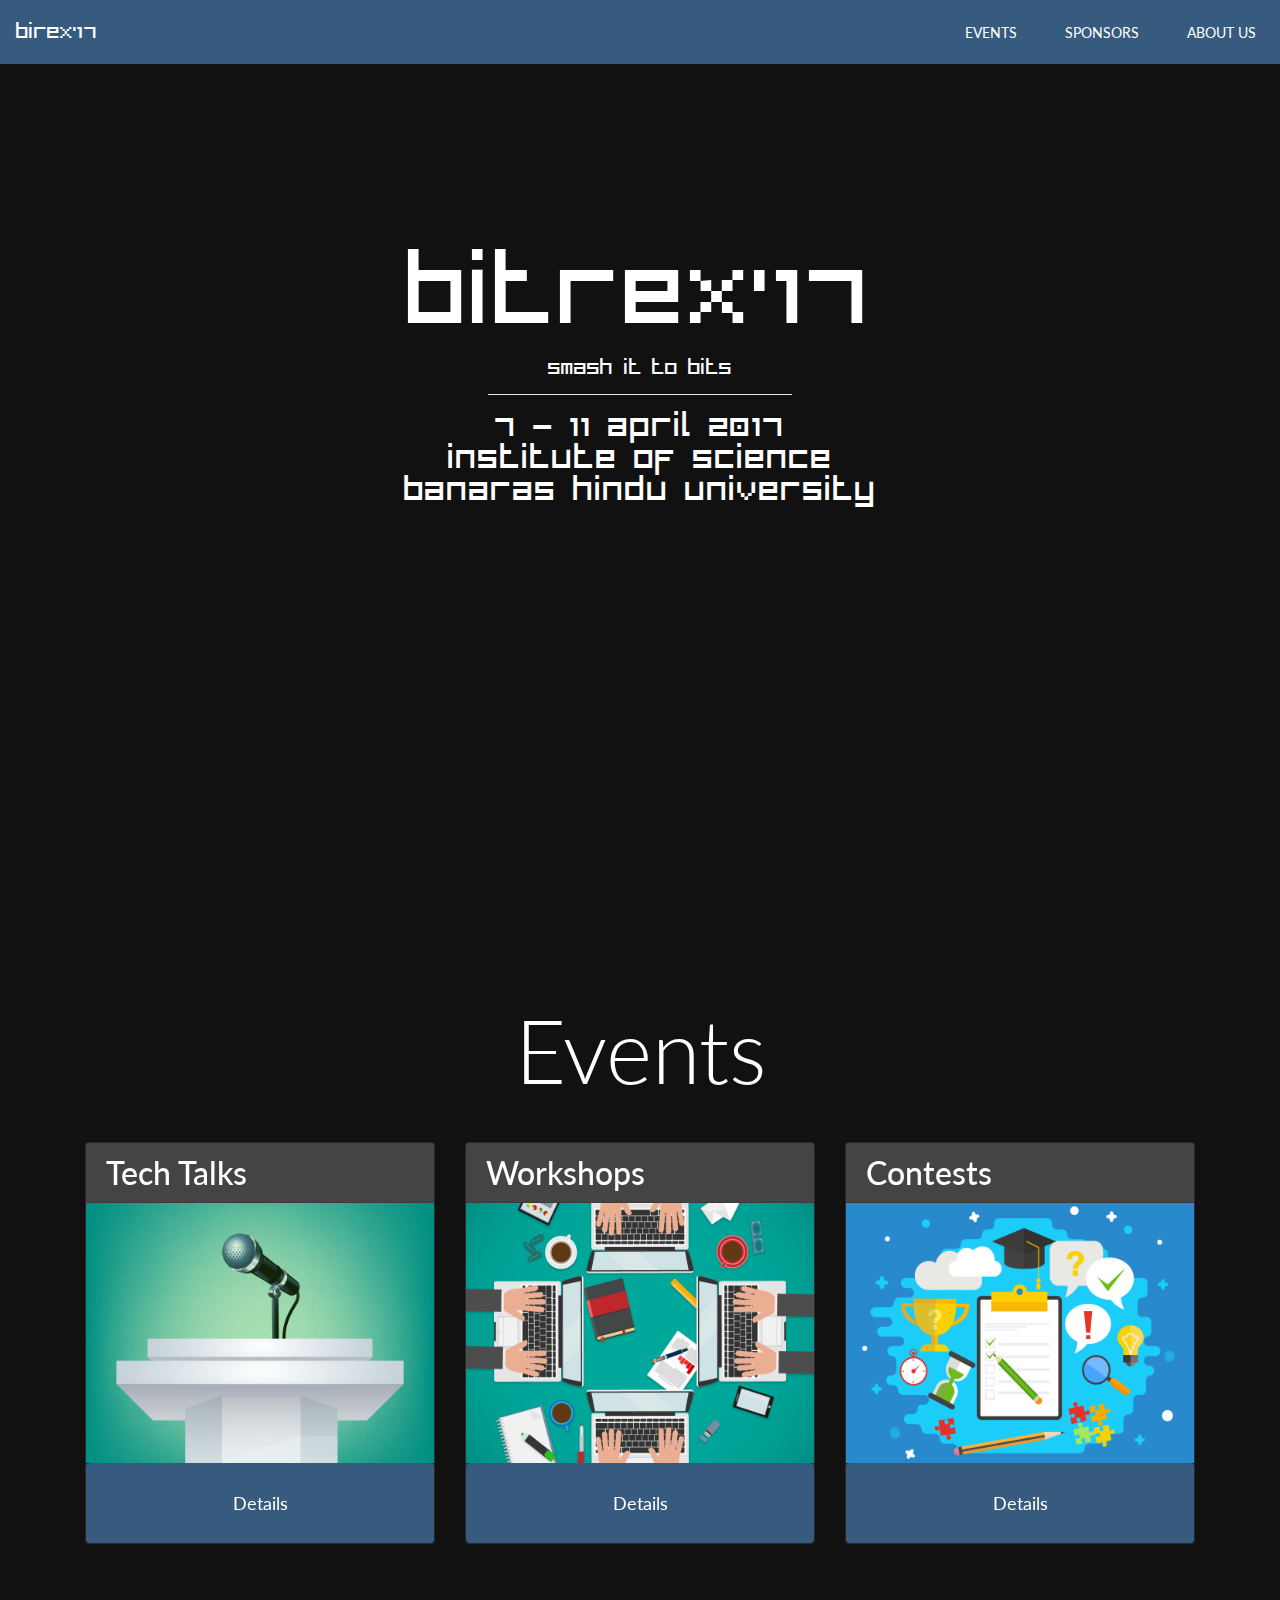
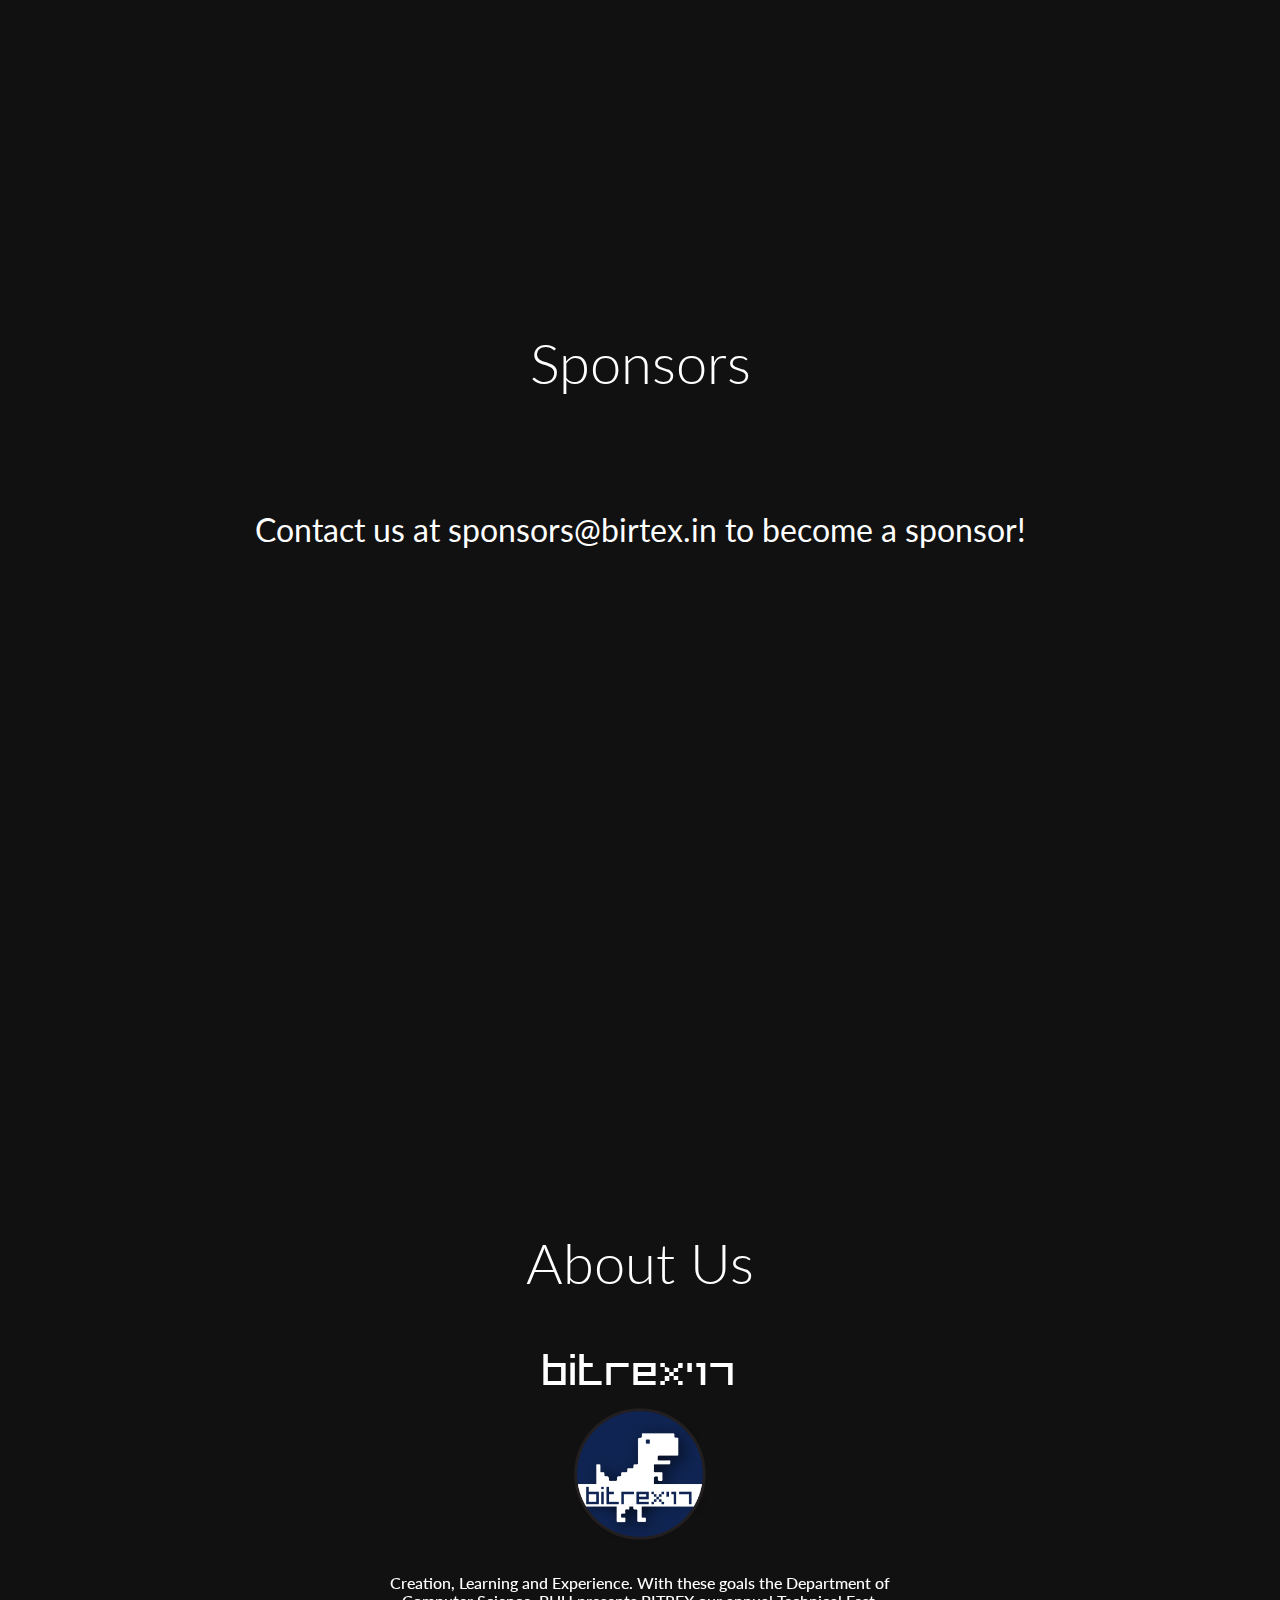
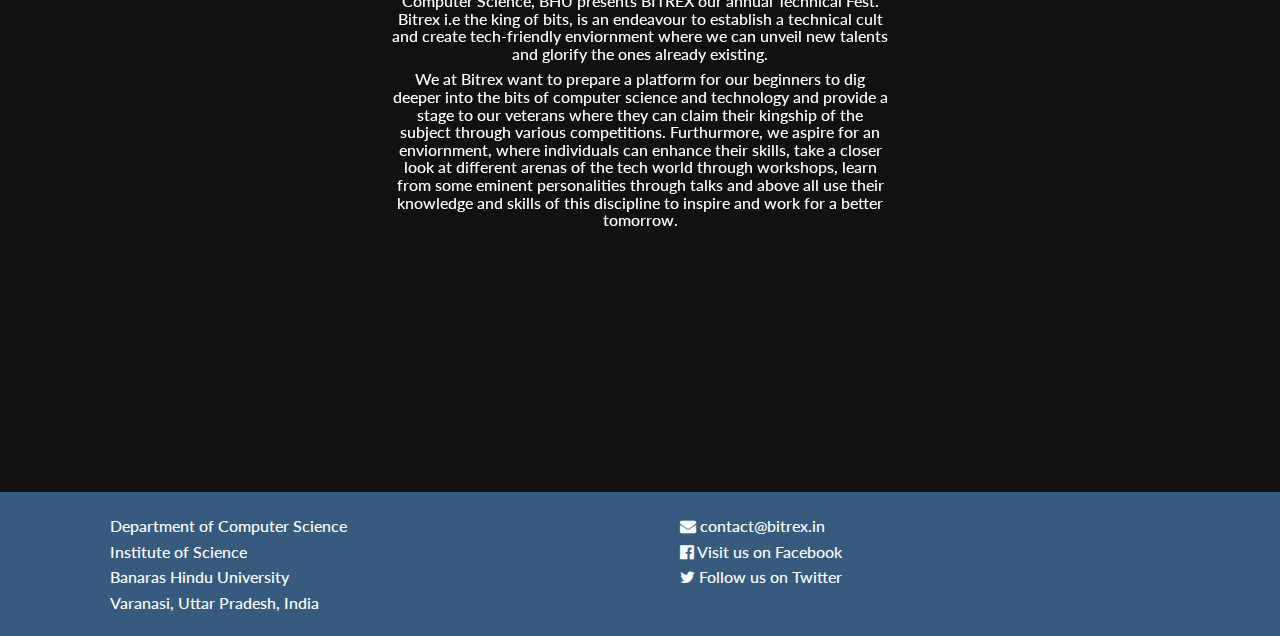
==== commit 1344463b: "commiting dev" ====
--- a/index.html
+++ b/index.html
@@ -438,7 +438,7 @@
 <script src="js/tether.min.js"></script> 
 <script src="js/bootstrap.min.js"></script> 
 <script src="js/js-easing.js"></script> 
-<script src="js/particles.min.js"></script>
+
 <script src="js/app.js"></script> 
 <script src="js/js.js"></script>
 </body>
--- a/css/style.css
+++ b/css/style.css
@@ -1,3 +1,11 @@
+@import url('https://fonts.googleapis.com/css?family=Lato');
+
+body {
+    overflow-x: hidden;
+    font-family: 'Lato', sans-serif;
+}
+
+
 .jumbotron {
 	height: 100vh;
 	background-color: rgba(255,255,255,0.00);
@@ -37,17 +45,17 @@
 	z-index: 5;
 }
 .card-custom {
-	min-width: 290px;
 	max-width: 350px;
 	margin-top: 5px;
 	margin-bottom: 5px;
 }
 
 .card-custom-modal {
-	min-width: 200px;
+    margin-left: 25px;
 	max-width: 250px;
 	margin-top: 5px;
-	margin-bottom: 5px;
+	margin-bottom: 15px;
+    height: 130%;
 }
 
 .card-header-modal {
@@ -142,3 +150,23 @@
 .footer-section {
 	margin: 25px;
 }
+
+
+@media (max-width:767px) {
+    #title-institute {
+        font-size: 20px;
+    }
+    
+
+    .hover-div {
+    opacity: 0.7;
+    text-outline: 1px solid black;
+    }
+    
+    .text-center {
+    }
+
+    
+}
+
+
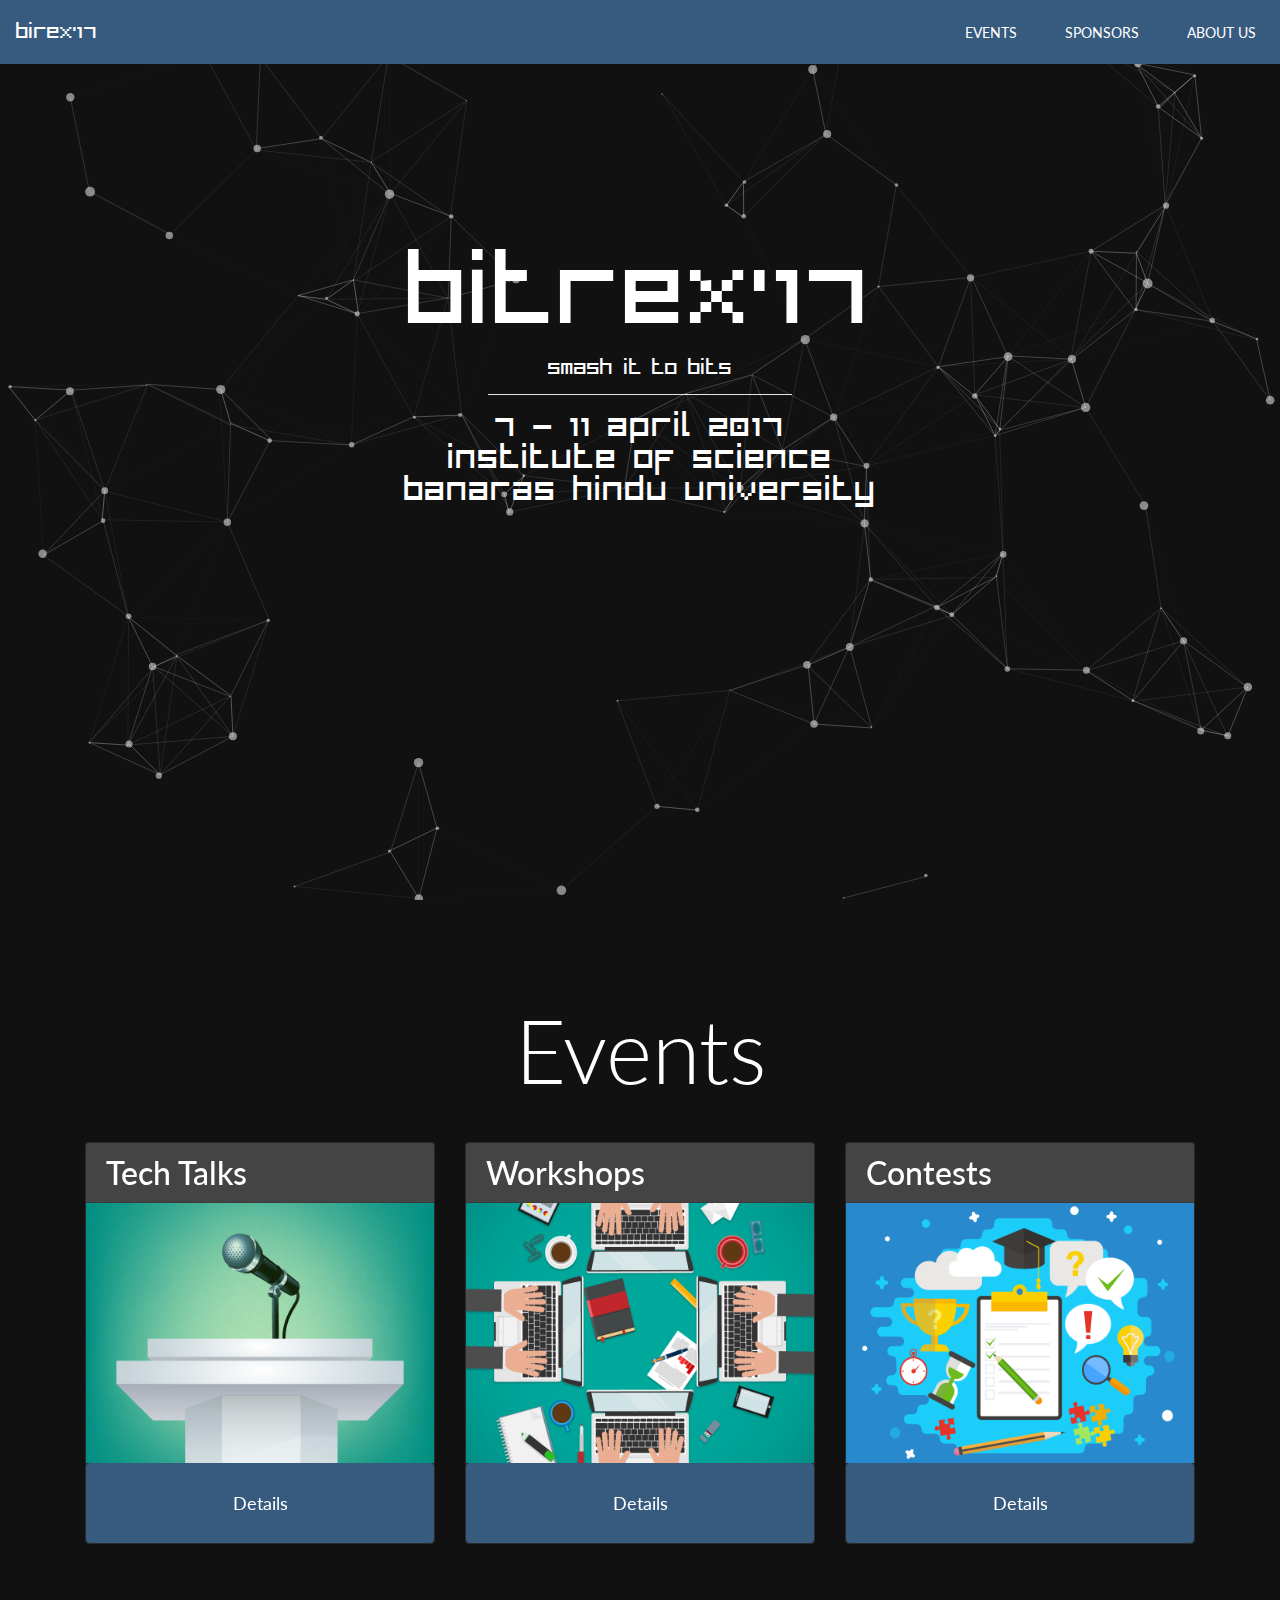
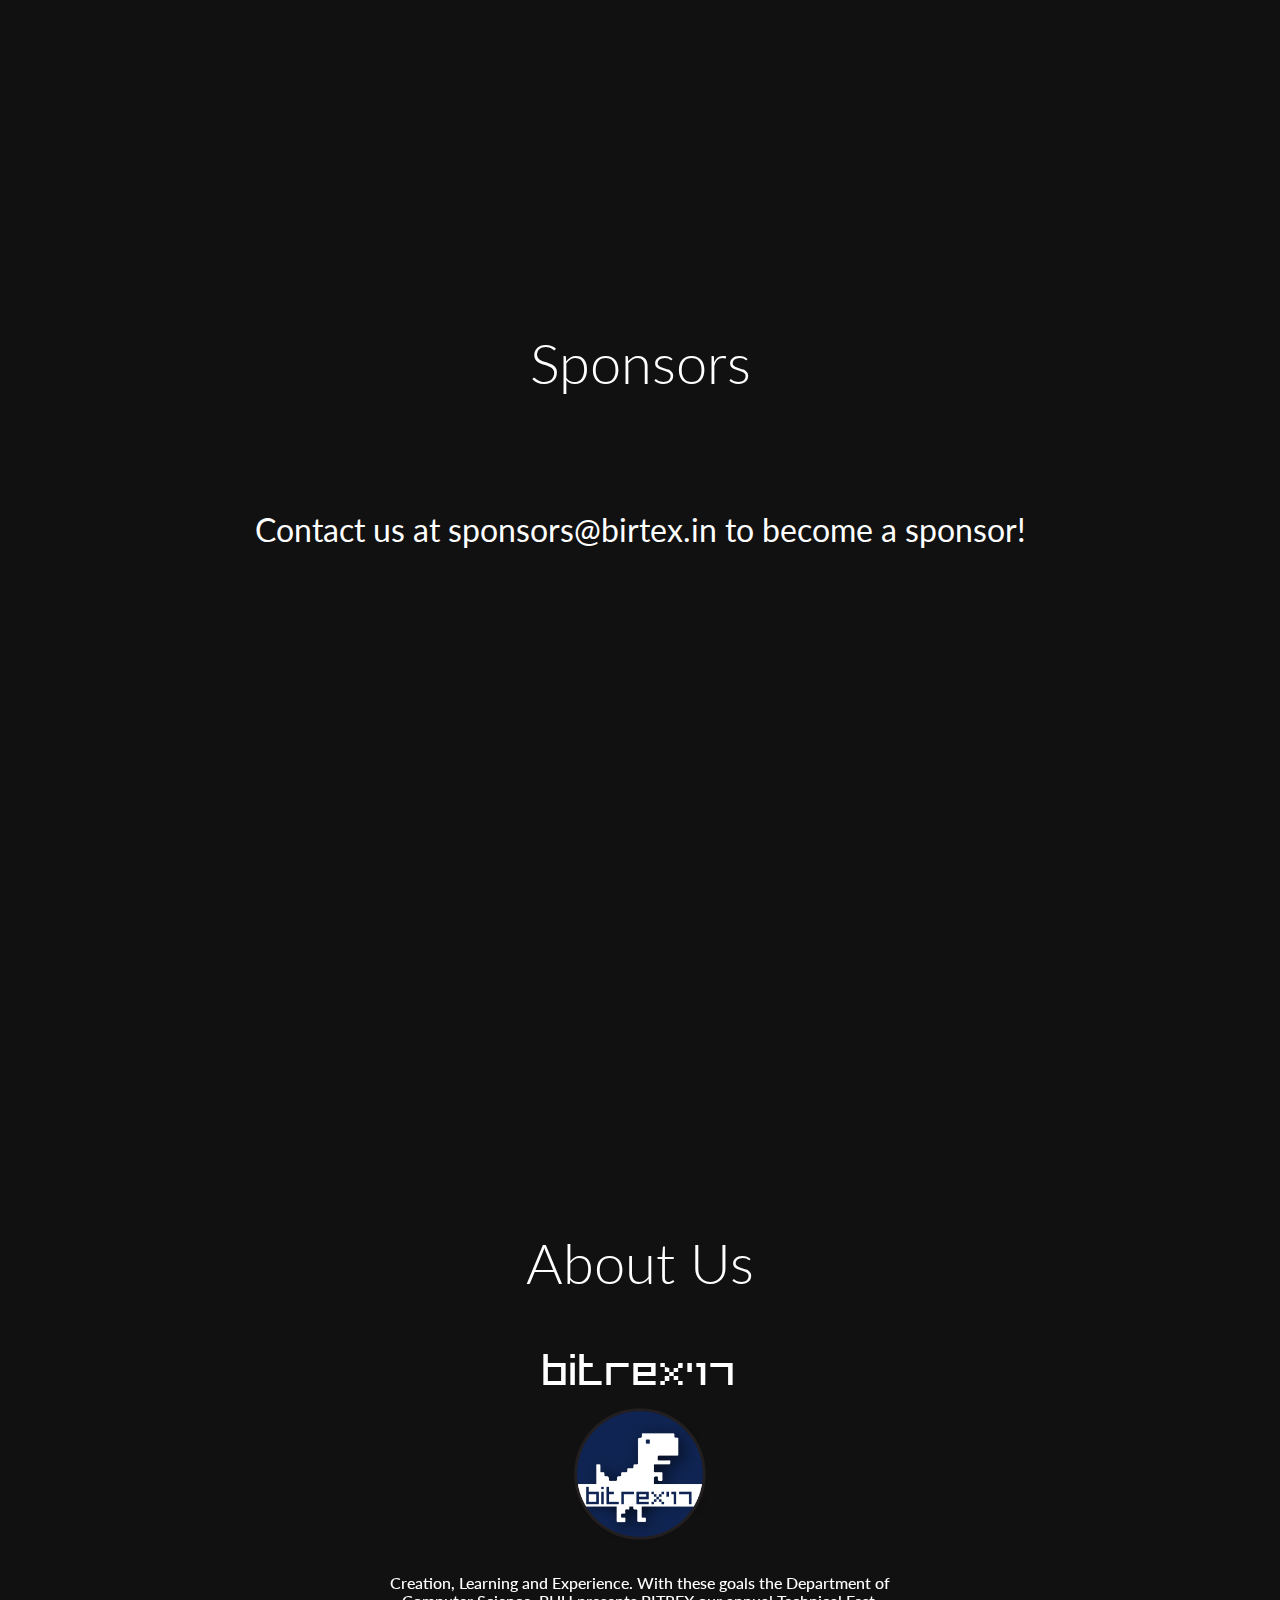
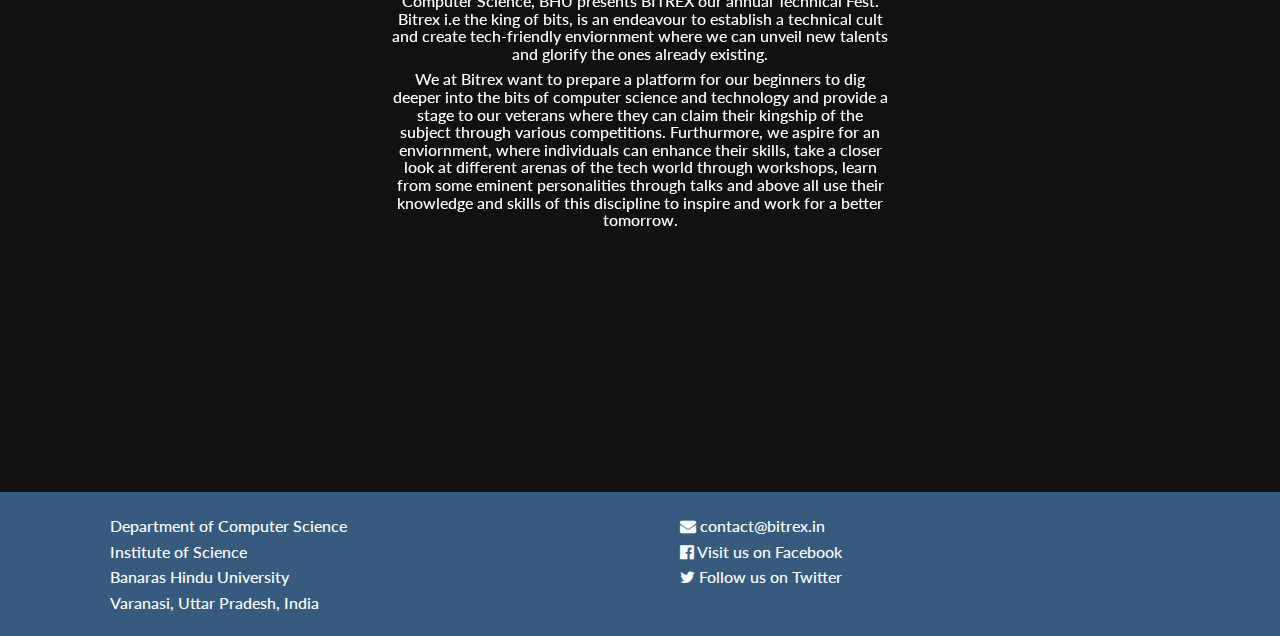
==== commit 65214fe3: "Merge branch 'master' of https://github.com/varun16dec/bitrex" ====
--- a/index.html
+++ b/index.html
@@ -438,7 +438,7 @@
 <script src="js/tether.min.js"></script> 
 <script src="js/bootstrap.min.js"></script> 
 <script src="js/js-easing.js"></script> 
-
+<script src="js/particles.min.js"></script>
 <script src="js/app.js"></script> 
 <script src="js/js.js"></script>
 </body>
